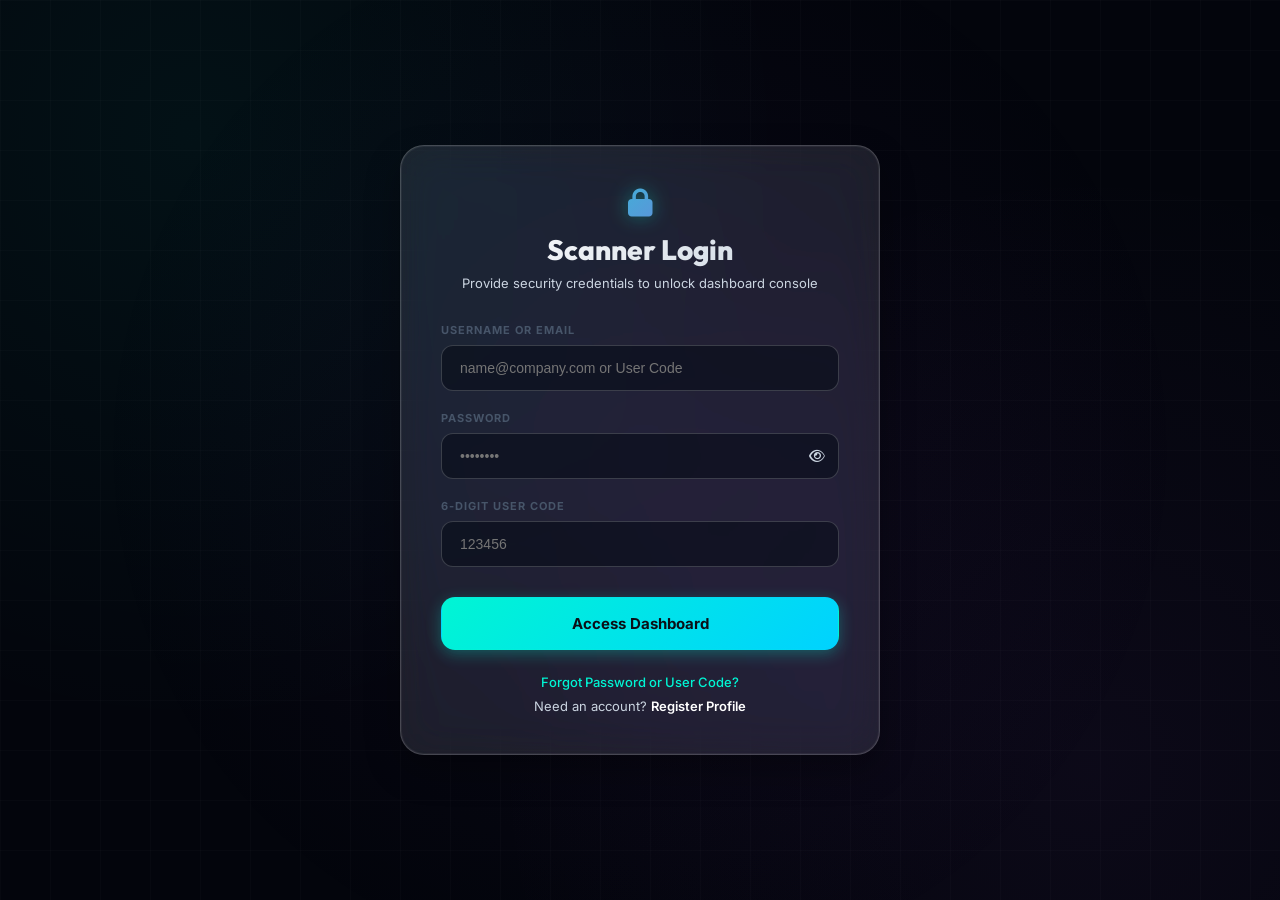
==== index.html @ edadfd2e "final commit" ====
<!DOCTYPE html>
<html lang="en">
<head>
    <meta charset="UTF-8">
    <meta name="viewport" content="width=device-width, initial-scale=1.0">
    <title>Network & Web Scanner - Security Console</title>
    <!-- Outfit & Inter Google Fonts -->
    <link rel="preconnect" href="https://fonts.googleapis.com">
    <link rel="preconnect" href="https://fonts.gstatic.com" crossorigin>
    <link href="https://fonts.googleapis.com/css2?family=Inter:wght@400;500;600;700&family=Outfit:wght@600;700;800&family=JetBrains+Mono:wght@500;700&display=swap" rel="stylesheet">
    <!-- FontAwesome Icons -->
    <link rel="stylesheet" href="https://cdnjs.cloudflare.com/ajax/libs/font-awesome/6.4.0/css/all.min.css">
    <link rel="stylesheet" href="style.css">
    <style>
        body { display: none; }
    </style>
</head>
<body>
    <video autoplay muted loop playsinline id="bg-video">
        <source src="bg.mp4" type="video/mp4">
    </video>

    <div class="app-container">
        
        <!-- SIDEBAR PANE -->
        <aside class="sidebar">
            <div class="brand">
                <div class="brand-icon">
                    <i class="fa-solid fa-wifi"></i>
                </div>
                <div class="brand-text">
                    <h2>Scanner</h2>
                    <span>NETWORK & WEB</span>
                </div>
            </div>

            <div class="system-status">
                <div class="status-header">
                    <div class="status-dot pulse-green"></div>
                    <div class="status-info">
                        <span class="status-label">Scanner Status</span>
                        <span class="status-value text-green">GUARD ACTIVE</span>
                    </div>
                </div>
                
                <div class="network-selector">
                    <label><i class="fa-solid fa-server"></i> Firewall Segment</label>
                    <select id="segment-select">
                        <option value="dmz">DMZ Core-Zone</option>
                        <option value="lan">Internal Intranet</option>
                        <option value="database">Database Repository</option>
                    </select>
                </div>

                <div class="network-details-panel">
                    <div class="details-header">
                        <i class="fa-solid fa-circle-info"></i> Segment Logs
                    </div>
                    <div class="details-grid">
                        <div class="details-row">
                            <span class="details-label">Active Connections</span>
                            <span class="details-value" id="stats-conn">3,492</span>
                        </div>
                        <div class="details-row">
                            <span class="details-label">Bandwidth Rate</span>
                            <span class="details-value" id="stats-bw">142 Mbps</span>
                        </div>
                        <div class="details-row">
                            <span class="details-label">Threat Blocked</span>
                            <span class="details-value" id="stats-threat">28</span>
                        </div>
                    </div>
                </div>
            </div>

            <nav class="nav-menu">
                <a href="#" class="nav-item active" onclick="switchTab('dashboard')">
                    <i class="fa-solid fa-chart-line"></i> Dashboard Metrics
                </a>
                <a href="#" class="nav-item" onclick="switchTab('threats')">
                    <i class="fa-solid fa-bug-slash"></i> Threat Detections
                </a>
                <a href="#" class="nav-item" onclick="switchTab('database')">
                    <i class="fa-solid fa-database"></i> Database Records
                </a>
            </nav>

            <div class="sidebar-footer">
                <span>V2.8.5</span>
                <span>SECURE ENV</span>
            </div>
        </aside>

        <!-- MAIN CONTENT PANEL -->
        <main class="main-content">
            
            <!-- HEADER -->
            <header class="top-header">
                <div>
                    <h1 id="tab-title">Scanner Dashboard</h1>
                    <div class="subtitle">Security analytics database mapping core networks</div>
                </div>
                <div class="header-right">
                    <div class="live-clock" id="scanner-clock">
                        <i class="fa-regular fa-clock text-blue"></i> --:--:--
                    </div>
                    
                    <!-- USER OPERATOR PROFILE BADGE -->
                    <div class="profile-badge">
                        <div class="profile-avatar">O</div>
                        <div class="profile-info">
                            <span class="profile-name">Operator</span>
                            <span class="profile-role">Scanner Administrator</span>
                        </div>
                        <button onclick="handleLogout()" style="background:none; border:none; color: var(--red); cursor:pointer; margin-left: 8px; font-size:14px;" title="Logout Session">
                            <i class="fa-solid fa-power-off"></i>
                        </button>
                    </div>
                </div>
            </header>

            <!-- TAB CONTAINER: DASHBOARD -->
            <div id="tab-dashboard" class="tab-pane active">
                
                <!-- Metrics Widget cards -->
                <div class="metrics-grid">
                    <div class="metric-card bg-glass">
                        <div class="metric-header">
                            <span class="metric-title">Firewall Score</span>
                            <div class="metric-icon bg-blue-dim text-blue">
                                <i class="fa-solid fa-gauge-high"></i>
                            </div>
                        </div>
                        <div class="metric-value">98.4%</div>
                        <div class="metric-trend text-green">
                            <i class="fa-solid fa-caret-up"></i> +0.2% optimal
                        </div>
                    </div>

                    <div class="metric-card bg-glass">
                        <div class="metric-header">
                            <span class="metric-title">Critical Threats</span>
                            <div class="metric-icon bg-red-dim text-red">
                                <i class="fa-solid fa-triangle-exclamation"></i>
                            </div>
                        </div>
                        <div class="metric-value text-red">0</div>
                        <div class="metric-trend text-green">
                            <i class="fa-solid fa-circle-check"></i> Safe status
                        </div>
                    </div>

                    <div class="metric-card bg-glass">
                        <div class="metric-header">
                            <span class="metric-title">Scanned Inodes</span>
                            <div class="metric-icon bg-purple-dim text-purple">
                                <i class="fa-solid fa-shield-virus"></i>
                            </div>
                        </div>
                        <div class="metric-value" id="stats-inodes">1,402,891</div>
                        <div class="metric-trend text-blue">
                            <i class="fa-solid fa-clock-rotate-left"></i> Realtime scans
                        </div>
                    </div>
                </div>

                <!-- Threat warning marquee ticker -->
                <div class="marquee-alert-container marquee-safe">
                    <div style="font-size:16px;" class="text-green">
                        <i class="fa-solid fa-circle-check"></i>
                    </div>
                    <div class="marquee-text marquee-safe">
                        All systems operational. Firewall security rules active. Databases logging data packets successfully.
                    </div>
                </div>

                <div class="charts-row">
                    <div class="col-8 chart-container bg-glass">
                        <div class="chart-header">
                            <h3>Threat Scanning Overview</h3>
                            <span class="chart-desc">Traffic behavior anomalies scanned inside database network files</span>
                        </div>
                        <div class="chart-wrapper" style="display: flex; align-items: center; justify-content: center; color: var(--text-muted);">
                            <div style="text-align: center;">
                                <i class="fa-solid fa-chart-area" style="font-size:48px; margin-bottom:12px;" class="text-blue"></i>
                                <p style="font-size:13px; font-weight: 500;">Live scan plotting active (mock-plotting metrics)</p>
                            </div>
                        </div>
                    </div>

                    <div class="col-4 chart-container bg-glass">
                        <div class="chart-header">
                            <h3>Firewall Classification</h3>
                            <span class="chart-desc">Traffic load division categories</span>
                        </div>
                        <div class="chart-wrapper" style="display: flex; align-items: center; justify-content: center; color: var(--text-muted);">
                            <div style="text-align: center;">
                                <i class="fa-solid fa-chart-pie" style="font-size:48px; margin-bottom:12px;" class="text-purple"></i>
                                <p style="font-size:13px; font-weight: 500;">DMZ Network Layer dominates traffic load allocation (72%)</p>
                            </div>
                        </div>
                    </div>
                </div>
            </div>

            <!-- TAB CONTAINER: THREAT DETECTIONS -->
            <div id="tab-threats" class="tab-pane">
                <div class="bg-glass recent-alerts-card">
                    <div class="card-header">
                        <div>
                            <h3>Real-Time Network Threat Logs</h3>
                            <span class="card-desc">Active alert rules captured by Scanner anomaly detectors</span>
                        </div>
                        <span class="badge badge-info">Monitoring Live</span>
                    </div>

                    <div class="alerts-list">
                        <div class="alert-item">
                            <div class="alert-item-left">
                                <div class="alert-severity-indicator sev-low"></div>
                                <div class="alert-details">
                                    <h4>ICMP Query Flooding</h4>
                                    <p>Anomalous ping requests from segment terminal zone 1</p>
                                </div>
                            </div>
                            <div class="alert-item-right">
                                <span class="badge badge-warning">MITIGATED</span>
                                <span class="alert-time-badge">14:02:11</span>
                            </div>
                        </div>

                        <div class="alert-item">
                            <div class="alert-item-left">
                                <div class="alert-severity-indicator sev-medium"></div>
                                <div class="alert-details">
                                    <h4>SQL Injection Pattern Identified</h4>
                                    <p>Suspicious string payloads found matching POST queries inside login sheets</p>
                                </div>
                            </div>
                            <div class="alert-item-right">
                                <span class="badge badge-info">RESOLVED</span>
                                <span class="alert-time-badge">12:15:32</span>
                            </div>
                        </div>
                    </div>
                </div>
            </div>

            <!-- TAB CONTAINER: DATABASE RECORDS -->
            <div id="tab-database" class="tab-pane">
                <div class="bg-glass recent-alerts-card">
                    <div class="card-header">
                        <div>
                            <h3>Registered Security Logs database</h3>
                            <span class="card-desc">System records mapped to local storage files</span>
                        </div>
                    </div>
                    
                    <div class="table-container bg-glass">
                        <table class="data-table">
                            <thead>
                                <tr>
                                    <th>Operator Name</th>
                                    <th>Identity Email</th>
                                    <th>Device Code</th>
                                    <th>Created At</th>
                                    <th>Status Status</th>
                                </tr>
                            </thead>
                            <tbody id="db-user-rows">
                                <tr>
                                    <td colspan="5" class="no-data">
                                        <i class="fa-solid fa-triangle-exclamation"></i>
                                        <p>Secure login required to query remote sheets</p>
                                    </td>
                                </tr>
                            </tbody>
                        </table>
                    </div>
                </div>
            </div>

        </main>
    </div>

    <!-- Scripts configuration -->
    <script src="main.js"></script>
    <script>
        // Enforce Authentication Checks
        enforceAuth();
        initLiveClock();

        // Switch Dashboard tab panels
        function switchTab(tabName) {
            // Hide all tab panes
            const panes = document.querySelectorAll(".tab-pane");
            panes.forEach(pane => pane.classList.remove("active"));
            
            // Deactivate all nav items
            const navItems = document.querySelectorAll(".nav-item");
            navItems.forEach(item => item.classList.remove("active"));

            // Activate select elements
            document.getElementById(`tab-${tabName}`).classList.add("active");
            
            // Find matched nav element to set active highlight
            event.currentTarget.classList.add("active");

            // Update title
            const titleEl = document.getElementById("tab-title");
            if (tabName === "dashboard") titleEl.textContent = "Scanner Dashboard";
            if (tabName === "threats") titleEl.textContent = "Threat Detections";
            if (tabName === "database") {
                titleEl.textContent = "Database Records";
                loadDatabaseMock();
            }
        }

        // Mock databases loading display
        function loadDatabaseMock() {
            const tbody = document.getElementById("db-user-rows");
            const sessionUser = getSessionUser();

            if (!sessionUser) return;

            // Show skeleton loading rows
            tbody.innerHTML = `
                <tr>
                    <td><span class="skeleton-loader" style="width: 120px;"></span></td>
                    <td><span class="skeleton-loader" style="width: 180px;"></span></td>
                    <td><span class="skeleton-loader" style="width: 60px;"></span></td>
                    <td><span class="skeleton-loader" style="width: 80px;"></span></td>
                    <td><span class="skeleton-loader" style="width: 95px;"></span></td>
                </tr>
                <tr>
                    <td><span class="skeleton-loader" style="width: 140px;"></span></td>
                    <td><span class="skeleton-loader" style="width: 160px;"></span></td>
                    <td><span class="skeleton-loader" style="width: 60px;"></span></td>
                    <td><span class="skeleton-loader" style="width: 80px;"></span></td>
                    <td><span class="skeleton-loader" style="width: 95px;"></span></td>
                </tr>
            `;

            setTimeout(() => {
                tbody.innerHTML = `
                    <tr>
                        <td><strong>${sessionUser.name}</strong> (You)</td>
                        <td>${sessionUser.email}</td>
                        <td><code style="color:var(--primary); font-family:var(--font-mono); font-weight:700;">${sessionUser.userCode}</code></td>
                        <td>${new Date().toLocaleDateString()}</td>
                        <td><span class="badge badge-success">ACTIVE LOG</span></td>
                    </tr>
                    <tr>
                        <td>Security System Root</td>
                        <td>scanner-admin@nids.local</td>
                        <td><code>000000</code></td>
                        <td>01/01/2026</td>
                        <td><span class="badge badge-info">SYSTEM</span></td>
                    </tr>
                `;
            }, 750);
        }

        // Network Firewall segment selections mock metrics update
        const segmentSelect = document.getElementById("segment-select");
        segmentSelect.addEventListener("change", function(e) {
            const segment = e.target.value;
            const statsConn = document.getElementById("stats-conn");
            const statsBw = document.getElementById("stats-bw");
            const statsThreat = document.getElementById("stats-threat");

            // Display shimmering skeletons for loading
            statsConn.innerHTML = `<span class="skeleton-loader" style="width: 60px;"></span>`;
            statsBw.innerHTML = `<span class="skeleton-loader" style="width: 80px;"></span>`;
            statsThreat.innerHTML = `<span class="skeleton-loader" style="width: 40px;"></span>`;

            showToast(`Loading security metrics for firewall segment: ${segment.toUpperCase()}...`, "info");

            setTimeout(() => {
                if (segment === "dmz") {
                    statsConn.textContent = "3,492";
                    statsBw.textContent = "142 Mbps";
                    statsThreat.textContent = "28";
                } else if (segment === "lan") {
                    statsConn.textContent = "812";
                    statsBw.textContent = "650 Mbps";
                    statsThreat.textContent = "2";
                } else {
                    statsConn.textContent = "41";
                    statsBw.textContent = "45 Mbps";
                    statsThreat.textContent = "0";
                }
                showToast(`Segment ${segment.toUpperCase()} loaded successfully.`, "success");
            }, 750);
        });
    </script>
</body>
</html>
---- style.css ----
:root {
    /* Dark-sky canvas */
    --bg-dark: #03050c;

    /* Translucent glass surfaces (Light Glass Effect) */
    --bg-card: rgba(255, 255, 255, 0.1);
    --bg-card-hover: rgba(255, 255, 255, 0.18);
    --bg-sidebar: rgba(255, 255, 255, 0.07);

    /* Refractive glass edges */
    --border-glass: rgba(255, 255, 255, 0.18);
    --border-glass-bright: rgba(255, 255, 255, 0.35);

    /* Typography colors */
    --text-primary: #f8fafc;
    --text-secondary: #cbd5e1;
    --text-muted: #475569;

    /* Neon Cyber Accents */
    --primary: #00f5d4;
    /* Neon turquoise cyan */
    --primary-dim: rgba(0, 245, 212, 0.12);
    --primary-glow: rgba(0, 245, 212, 0.35);

    --green: #10b981;
    /* Emerald */
    --green-dim: rgba(16, 185, 129, 0.12);
    --green-glow: rgba(16, 185, 129, 0.3);

    --red: #ff3366;
    /* Hot coral-red */
    --red-dim: rgba(255, 51, 102, 0.12);
    --red-glow: rgba(255, 51, 102, 0.4);

    --orange: #f59e0b;
    /* Amber */
    --orange-dim: rgba(245, 158, 11, 0.12);
    --orange-glow: rgba(245, 158, 11, 0.3);

    --purple: #9d4edd;
    /* Electric violet */
    --purple-dim: rgba(157, 78, 221, 0.12);
    --purple-glow: rgba(157, 78, 221, 0.35);

    /* Unified transition curve for ultra-smooth animations */
    --transition-smooth: all 0.45s cubic-bezier(0.16, 1, 0.3, 1);

    --font-sans: 'Inter', sans-serif;
    --font-title: 'Outfit', sans-serif;
    --font-mono: 'JetBrains Mono', monospace;

    --sidebar-width: 270px;
    --header-height: 80px;
}

/* Reset & Base resets */
* {
    margin: 0;
    padding: 0;
    box-sizing: border-box;
}

body {
    background-color: var(--bg-dark);
    color: var(--text-primary);
    font-family: var(--font-sans);
    overflow-x: hidden;
    height: 100vh;
    position: relative;
    /* Static, premium high-tech grid network pattern overlay */
    background-image:
        linear-gradient(rgba(255, 255, 255, 0.015) 1px, transparent 1px),
        linear-gradient(90deg, rgba(255, 255, 255, 0.015) 1px, transparent 1px),
        radial-gradient(circle at 15% 15%, rgba(0, 245, 212, 0.05) 0%, transparent 45%),
        radial-gradient(circle at 85% 85%, rgba(157, 78, 221, 0.06) 0%, transparent 45%);
    background-size: 50px 50px, 50px 50px, 100% 100%, 100% 100%;
    background-attachment: fixed;
}

/* Fixed background video with 60% opacity */
#bg-video {
    position: fixed;
    top: 50%;
    left: 50%;
    min-width: 100%;
    min-height: 100%;
    width: auto;
    height: auto;
    z-index: -100;
    transform: translate(-50%, -50%);
    opacity: 0.35;
    object-fit: cover;
    pointer-events: none;
}

/* Extra glowing nebula inside main panel */
.app-container {
    position: relative;
    display: flex;
    width: 100vw;
    height: 100vh;
    z-index: 1;
    /* Above base body nebulas */
    background: radial-gradient(circle at 50% 30%, rgba(16, 185, 129, 0.02) 0%, transparent 60%);
}

/* ----------------------------------------------------------------------
   Sidebar styling (Frosted glass pane)
   ---------------------------------------------------------------------- */
.sidebar {
    width: var(--sidebar-width);
    height: 100%;
    background: var(--bg-sidebar);
    backdrop-filter: blur(25px) saturate(160%);
    -webkit-backdrop-filter: blur(25px) saturate(160%);
    border-right: 1px solid var(--border-glass);
    display: flex;
    flex-direction: column;
    flex-shrink: 0;
    z-index: 100;
}

.brand {
    padding: 28px 24px;
    display: flex;
    align-items: center;
    gap: 14px;
    border-bottom: 1px solid var(--border-glass);
}

.brand-icon {
    font-size: 28px;
    background: linear-gradient(135deg, var(--primary), var(--purple));
    -webkit-background-clip: text;
    -webkit-text-fill-color: transparent;
    filter: drop-shadow(0 0 10px var(--primary-glow));
}

.brand-text h2 {
    font-family: var(--font-title);
    font-size: 22px;
    font-weight: 800;
    letter-spacing: 0.5px;
    color: #fff;
    text-shadow: 0 0 12px rgba(255, 255, 255, 0.1);
}

.brand-text span {
    font-size: 9px;
    font-weight: 700;
    color: var(--primary);
    letter-spacing: 2px;
    display: block;
    margin-top: 1px;
}

.system-status {
    margin: 20px 20px 10px 20px;
    padding: 14px;
    border-radius: 14px;
    background: rgba(255, 255, 255, 0.015);
    border: 1px solid var(--border-glass);
    display: flex;
    flex-direction: column;
    gap: 12px;
    backdrop-filter: blur(5px);
}

.status-header {
    display: flex;
    align-items: center;
    gap: 12px;
    width: 100%;
}

.network-selector {
    display: flex;
    flex-direction: column;
    gap: 6px;
    width: 100%;
    border-top: 1px solid var(--border-glass);
    padding-top: 10px;
}

.network-selector label {
    font-size: 10px;
    font-weight: 700;
    color: var(--text-muted);
    text-transform: uppercase;
    letter-spacing: 0.5px;
    display: flex;
    align-items: center;
    gap: 6px;
    margin-bottom: 2px;
}

.network-selector select {
    width: 100%;
    background: rgba(10, 15, 30, 0.85);
    border: 1px solid rgba(255, 255, 255, 0.1);
    color: var(--text-primary);
    padding: 10px 14px;
    border-radius: 8px;
    font-size: 12px;
    outline: none;
    font-family: var(--font-sans);
    transition: var(--transition-smooth);
    cursor: pointer;
}

.network-selector select:focus {
    border-color: var(--primary);
    box-shadow: 0 0 10px var(--primary-glow);
}

.network-selector select option {
    background: #0b0f19;
    color: var(--text-primary);
    padding: 8px;
}

.network-details-panel {
    border-top: 1px solid var(--border-glass);
    padding-top: 12px;
    margin-top: 4px;
    display: flex;
    flex-direction: column;
    gap: 8px;
}

.details-loader {
    display: flex;
    align-items: center;
    justify-content: center;
    gap: 10px;
    padding: 18px 0;
    font-size: 11px;
    color: var(--text-secondary);
    font-family: var(--font-sans);
    font-weight: 500;
    animation: fadeIn 0.3s ease;
}

.details-loader i {
    font-size: 16px;
    color: var(--primary);
    text-shadow: 0 0 8px var(--primary-glow);
}

.details-grid.fade-in {
    animation: fadeIn 0.4s cubic-bezier(0.16, 1, 0.3, 1) forwards;
}

.details-header {
    font-size: 10px;
    font-weight: 700;
    color: var(--text-muted);
    text-transform: uppercase;
    letter-spacing: 0.5px;
    display: flex;
    align-items: center;
    gap: 6px;
    margin-bottom: 2px;
}

.details-grid {
    display: flex;
    flex-direction: column;
    gap: 6px;
}

.details-row {
    display: flex;
    justify-content: space-between;
    align-items: center;
    font-size: 11px;
}

.details-row .details-label {
    color: var(--text-secondary);
    font-weight: 500;
}

.details-row .details-value {
    color: var(--primary);
    font-family: var(--font-mono);
    font-weight: 600;
    text-shadow: 0 0 5px var(--primary-glow);
}

.status-dot {
    width: 8px;
    height: 8px;
    border-radius: 50%;
    background-color: var(--green);
    box-shadow: 0 0 10px var(--green);
}

.status-dot.bg-red {
    background-color: var(--red);
    box-shadow: 0 0 10px var(--red);
}

.status-info {
    display: flex;
    flex-direction: column;
}

.status-label {
    font-size: 9px;
    color: var(--text-muted);
    text-transform: uppercase;
    letter-spacing: 0.5px;
}

.status-value {
    font-size: 11px;
    font-weight: 700;
    letter-spacing: 0.5px;
}

.nav-menu {
    flex-grow: 1;
    padding: 20px 14px;
    display: flex;
    flex-direction: column;
    gap: 8px;
}

.nav-item {
    display: flex;
    align-items: center;
    gap: 14px;
    padding: 12px 18px;
    color: var(--text-secondary);
    text-decoration: none;
    font-size: 14px;
    font-weight: 500;
    border-radius: 12px;
    border: 1px solid transparent;
    transition: all 0.25s cubic-bezier(0.4, 0, 0.2, 1);
}

.nav-item i {
    font-size: 16px;
    width: 20px;
    text-align: center;
    transition: color 0.25s ease;
}

.nav-item:hover {
    color: #fff;
    background: rgba(255, 255, 255, 0.04);
    border-color: rgba(255, 255, 255, 0.05);
}

.nav-item.active {
    color: #fff;
    background: linear-gradient(90deg, rgba(0, 242, 254, 0.1) 0%, rgba(0, 242, 254, 0.01) 100%);
    border: 1px solid rgba(0, 242, 254, 0.15);
    border-left: 4px solid var(--primary);
    box-shadow: inset 5px 0 15px rgba(0, 242, 254, 0.05);
}

.nav-item.active i {
    color: var(--primary);
    text-shadow: 0 0 10px var(--primary-glow);
}

.sidebar-footer {
    padding: 18px 24px;
    border-top: 1px solid var(--border-glass);
    display: flex;
    justify-content: space-between;
    font-size: 10px;
    color: var(--text-muted);
    letter-spacing: 0.5px;
}

/* ----------------------------------------------------------------------
   Main content container layout
   ---------------------------------------------------------------------- */
.main-content {
    flex-grow: 1;
    height: 100%;
    overflow-y: auto;
    display: flex;
    flex-direction: column;
    padding: 28px;
}

/* Top header bar */
.top-header {
    height: var(--header-height);
    display: flex;
    align-items: center;
    justify-content: space-between;
    margin-bottom: 28px;
    flex-shrink: 0;
}

.top-header h1 {
    font-family: var(--font-title);
    font-size: 32px;
    font-weight: 800;
    letter-spacing: -0.5px;
    background: linear-gradient(to right, #fff, var(--text-secondary));
    -webkit-background-clip: text;
    -webkit-text-fill-color: transparent;
}

.top-header .subtitle {
    font-size: 14px;
    color: var(--text-secondary);
    margin-top: 4px;
}

.header-right {
    display: flex;
    align-items: center;
    gap: 20px;
}

.live-clock {
    background: var(--bg-card);
    backdrop-filter: blur(10px);
    border: 1px solid var(--border-glass);
    padding: 10px 18px;
    border-radius: 12px;
    font-family: var(--font-mono);
    font-size: 13px;
    display: flex;
    align-items: center;
    gap: 8px;
    color: var(--text-secondary);
}

.profile-badge {
    display: flex;
    align-items: center;
    gap: 12px;
    padding: 6px 16px 6px 8px;
    background: var(--bg-card);
    backdrop-filter: blur(10px);
    border: 1px solid var(--border-glass);
    border-radius: 30px;
}

.profile-avatar {
    width: 32px;
    height: 32px;
    border-radius: 50%;
    background: linear-gradient(135deg, var(--primary), var(--purple));
    display: flex;
    align-items: center;
    justify-content: center;
    font-family: var(--font-title);
    font-weight: 700;
    color: #fff;
    box-shadow: 0 0 10px rgba(0, 242, 254, 0.3);
}

.profile-info {
    display: flex;
    flex-direction: column;
}

.profile-name {
    font-size: 12px;
    font-weight: 700;
}

.profile-role {
    font-size: 9px;
    color: var(--text-muted);
}

/* ----------------------------------------------------------------------
   Glass panel cards - Core Glassmorphism class
   ---------------------------------------------------------------------- */
.bg-glass {
    background: var(--bg-card);
    backdrop-filter: blur(20px) saturate(180%);
    -webkit-backdrop-filter: blur(20px) saturate(180%);
    border: 1px solid var(--border-glass);
    border-radius: 18px;
    box-shadow:
        0 15px 35px 0 rgba(0, 0, 0, 0.3),
        inset 0 0 0 1px rgba(255, 255, 255, 0.05);
    transition: var(--transition-smooth);
}

.bg-glass:hover {
    border-color: var(--border-glass-bright);
    box-shadow:
        0 20px 45px 0 rgba(0, 0, 0, 0.4),
        0 0 15px var(--primary-dim),
        inset 0 0 0 1px rgba(255, 255, 255, 0.1);
    transform: translateY(-2px);
}

/* Single Page Routing tab items */
.tab-pane {
    display: none;
    animation: fadeIn 0.5s cubic-bezier(0.16, 1, 0.3, 1) forwards;
}

.tab-pane.active {
    display: block;
}

/* Metric widgets grid */
.metrics-grid {
    display: grid;
    grid-template-columns: repeat(auto-fit, minmax(230px, 1fr));
    gap: 20px;
    margin-bottom: 28px;
}

.metric-card {
    padding: 24px;
}

.metric-header {
    display: flex;
    justify-content: space-between;
    align-items: center;
    margin-bottom: 16px;
}

.metric-title {
    font-size: 12px;
    color: var(--text-secondary);
    font-weight: 700;
    text-transform: uppercase;
    letter-spacing: 1px;
}

.metric-icon {
    width: 42px;
    height: 42px;
    border-radius: 12px;
    display: flex;
    align-items: center;
    justify-content: center;
    font-size: 18px;
    border: 1px solid rgba(255, 255, 255, 0.05);
}

.metric-value {
    font-family: var(--font-title);
    font-size: 34px;
    font-weight: 800;
    margin-bottom: 6px;
    letter-spacing: -0.5px;
}

.metric-trend {
    display: flex;
    align-items: center;
    gap: 6px;
    font-size: 11px;
    font-weight: 600;
}

/* Dim icon backing backgrounds */
.bg-blue-dim {
    background: rgba(0, 242, 254, 0.1);
    border-color: rgba(0, 242, 254, 0.2);
}

.bg-red-dim {
    background: rgba(255, 51, 102, 0.1);
    border-color: rgba(255, 51, 102, 0.2);
}

.bg-purple-dim {
    background: rgba(191, 90, 242, 0.1);
    border-color: rgba(191, 90, 242, 0.2);
}

.bg-orange-dim {
    background: rgba(245, 158, 11, 0.1);
    border-color: rgba(245, 158, 11, 0.2);
}

.text-blue {
    color: var(--primary);
    text-shadow: 0 0 10px var(--primary-glow);
}

.text-red {
    color: var(--red);
    text-shadow: 0 0 10px var(--red-glow);
}

.text-green {
    color: var(--green);
    text-shadow: 0 0 10px var(--green-glow);
}

.text-purple {
    color: var(--purple);
    text-shadow: 0 0 10px var(--purple-glow);
}

.text-orange {
    color: var(--orange);
    text-shadow: 0 0 10px var(--orange-glow);
}

/* Charts container panel layouts */
.charts-row {
    display: flex;
    gap: 20px;
    margin-bottom: 28px;
}

.col-8 {
    width: 66.66%;
}

.col-6 {
    width: 50%;
}

.col-4 {
    width: 33.33%;
}

.chart-container {
    padding: 24px;
    display: flex;
    flex-direction: column;
}

.chart-header {
    margin-bottom: 20px;
}

.chart-header h3 {
    font-family: var(--font-title);
    font-size: 18px;
    font-weight: 700;
    letter-spacing: 0.2px;
}

.chart-desc {
    font-size: 12px;
    color: var(--text-muted);
    display: block;
    margin-top: 3px;
}

.chart-wrapper {
    position: relative;
    flex-grow: 1;
    min-height: 250px;
    max-height: 320px;
    width: 100%;
}

/* Active alert tickers */
.marquee-alert-container {
    backdrop-filter: blur(10px);
    border-radius: 14px;
    padding: 14px 20px;
    display: flex;
    align-items: center;
    gap: 16px;
    margin-bottom: 28px;
    animation: slideDown 0.4s ease;
    transition: var(--transition-smooth);
}

.marquee-alert-container.marquee-danger {
    background: rgba(255, 51, 102, 0.08);
    border: 1px solid rgba(255, 51, 102, 0.25);
    box-shadow: 0 10px 25px rgba(255, 51, 102, 0.1);
}

.marquee-alert-container.marquee-safe {
    background: rgba(16, 185, 129, 0.08);
    border: 1px solid rgba(16, 185, 129, 0.25);
    box-shadow: 0 10px 25px rgba(16, 185, 129, 0.1);
}

.marquee-danger .marquee-text {
    color: #ffd1dc;
}

.marquee-safe .marquee-text {
    color: #a7f3d0;
}

.marquee-text {
    flex-grow: 1;
    overflow: hidden;
    font-size: 13px;
    color: #ffd1dc;
    font-weight: 600;
}

.marquee-close-btn {
    background: transparent;
    border: none;
    color: var(--text-secondary);
    font-size: 20px;
    cursor: pointer;
    line-height: 1;
}

.recent-alerts-card {
    padding: 24px;
}

.card-header {
    display: flex;
    justify-content: space-between;
    align-items: center;
    flex-wrap: wrap;
    gap: 12px;
    margin-bottom: 20px;
    border-bottom: 1px solid var(--border-glass);
    padding-bottom: 16px;
}

.card-header h3 {
    font-family: var(--font-title);
    font-size: 18px;
    font-weight: 700;
}

.card-desc {
    font-size: 12px;
    color: var(--text-muted);
}

.alerts-list {
    display: flex;
    flex-direction: column;
    gap: 12px;
    max-height: 300px;
    overflow-y: auto;
    padding-right: 4px;
}

.alert-item {
    display: flex;
    align-items: center;
    justify-content: space-between;
    padding: 14px 18px;
    border-radius: 12px;
    background: rgba(255, 255, 255, 0.015);
    border: 1px solid var(--border-glass);
    transition: background 0.2s ease, border-color 0.2s ease;
}

.alert-item:hover {
    background: rgba(255, 255, 255, 0.03);
    border-color: rgba(255, 255, 255, 0.12);
}

.alert-item-left {
    display: flex;
    align-items: center;
    gap: 14px;
}

.alert-severity-indicator {
    width: 4px;
    height: 38px;
    border-radius: 4px;
}

.sev-critical {
    background-color: var(--red);
    box-shadow: 0 0 10px var(--red-glow);
}

.sev-high {
    background-color: var(--orange);
    box-shadow: 0 0 10px var(--orange-glow);
}

.sev-medium {
    background-color: var(--primary);
    box-shadow: 0 0 10px var(--primary-glow);
}

.sev-low {
    background-color: var(--text-muted);
}

.alert-details h4 {
    font-size: 14px;
    font-weight: 700;
    color: #fff;
}

.alert-details p {
    font-size: 12px;
    color: var(--text-secondary);
    margin-top: 3px;
}

.alert-item-right {
    display: flex;
    align-items: center;
    gap: 16px;
    text-align: right;
}

.alert-time-badge {
    font-family: var(--font-mono);
    font-size: 11px;
    color: var(--text-muted);
}

/* Badges systems */
.badge {
    font-size: 9px;
    font-weight: 700;
    padding: 4px 10px;
    border-radius: 6px;
    text-transform: uppercase;
    letter-spacing: 0.8px;
    display: inline-block;
}

.badge-danger {
    background: rgba(255, 51, 102, 0.15);
    color: var(--red);
    border: 1px solid rgba(255, 51, 102, 0.35);
    box-shadow: 0 0 8px rgba(255, 51, 102, 0.1);
}

.badge-warning {
    background: rgba(245, 158, 11, 0.15);
    color: var(--orange);
    border: 1px solid rgba(245, 158, 11, 0.35);
}

.badge-info {
    background: rgba(0, 242, 254, 0.15);
    color: var(--primary);
    border: 1px solid rgba(0, 242, 254, 0.35);
}

.badge-success {
    background: rgba(16, 185, 129, 0.15);
    color: var(--green);
    border: 1px solid rgba(16, 185, 129, 0.35);
}

/* Table structures */
.table-container {
    border-radius: 18px;
    overflow: hidden;
    margin-bottom: 28px;
}

.data-table {
    width: 100%;
    border-collapse: collapse;
    text-align: left;
}

.data-table th {
    padding: 18px 24px;
    font-size: 12px;
    font-weight: 700;
    text-transform: uppercase;
    color: var(--text-secondary);
    background: rgba(255, 255, 255, 0.02);
    border-bottom: 1px solid var(--border-glass);
    letter-spacing: 0.5px;
}

.data-table td {
    padding: 16px 24px;
    font-size: 13px;
    border-bottom: 1px solid rgba(255, 255, 255, 0.03);
    color: var(--text-primary);
}

.data-table tbody tr {
    transition: background-color 0.2s ease;
}

.data-table tbody tr:hover {
    background-color: rgba(255, 255, 255, 0.025);
}

.threat-critical {
    background-color: rgba(255, 51, 102, 0.03);
}

.threat-critical td {
    border-bottom-color: rgba(255, 51, 102, 0.1);
}

.threat-suspect {
    background-color: rgba(245, 158, 11, 0.02);
}

.table-danger-row {
    background-color: rgba(255, 51, 102, 0.03);
}

/* Action toolbars */
.action-bar {
    padding: 18px 24px;
    border-radius: 18px;
    display: flex;
    justify-content: space-between;
    align-items: center;
    margin-bottom: 24px;
}

.action-left,
.action-right {
    display: flex;
    align-items: center;
    gap: 16px;
}

.stream-indicators {
    display: flex;
    align-items: center;
    gap: 8px;
    font-size: 13px;
    color: var(--text-secondary);
}

.stream-dot {
    width: 8px;
    height: 8px;
    border-radius: 50%;
}

.pulse-green {
    background-color: var(--green);
    animation: statusPulse 1.5s infinite;
    box-shadow: 0 0 8px var(--green);
}

.bg-orange {
    background-color: var(--orange);
    box-shadow: 0 0 8px var(--orange);
}

.info-label {
    font-size: 12px;
    color: var(--text-muted);
    background: rgba(255, 255, 255, 0.03);
    padding: 6px 12px;
    border-radius: 8px;
    border: 1px solid var(--border-glass);
}

/* Button UI elements */
.btn {
    display: inline-flex;
    align-items: center;
    justify-content: center;
    gap: 8px;
    padding: 10px 20px;
    border-radius: 10px;
    font-size: 13px;
    font-weight: 700;
    cursor: pointer;
    border: 1px solid transparent;
    transition: var(--transition-smooth);
    font-family: var(--font-sans);
}

.btn-primary {
    background: linear-gradient(135deg, var(--primary), #00d2ff);
    color: #0b0f17;
    box-shadow: 0 4px 15px rgba(0, 245, 212, 0.3);
    font-weight: 700;
}

.btn-primary:hover {
    background: linear-gradient(135deg, #00ffeb, var(--primary));
    box-shadow: 0 6px 20px rgba(0, 245, 212, 0.5);
    transform: translateY(-2px);
}

.btn-primary:disabled {
    opacity: 0.5;
    cursor: not-allowed;
    transform: none !important;
    box-shadow: none !important;
}

.btn-secondary {
    background: rgba(255, 255, 255, 0.04);
    color: var(--text-primary);
    border: 1px solid var(--border-glass);
}

.btn-secondary:hover {
    background: rgba(255, 255, 255, 0.08);
    border-color: var(--border-glass-bright);
    transform: translateY(-1px);
}

.btn-large {
    padding: 16px 32px;
    border-radius: 14px;
    font-size: 15px;
}

/* Filter controls bar */
.filter-panel {
    display: flex;
    flex-wrap: wrap;
    gap: 20px;
    padding: 24px;
    border-radius: 18px;
    margin-bottom: 28px;
    align-items: flex-end;
}

.filter-group {
    display: flex;
    flex-direction: column;
    gap: 8px;
}

.filter-group label {
    font-size: 11px;
    font-weight: 700;
    text-transform: uppercase;
    color: var(--text-muted);
    letter-spacing: 1px;
}

.filter-group input,
.filter-group select {
    background: rgba(8, 12, 24, 0.6);
    border: 1px solid var(--border-glass);
    color: var(--text-primary);
    padding: 12px 18px;
    border-radius: 10px;
    font-size: 13px;
    min-width: 190px;
    outline: none;
    transition: border-color 0.2s ease, box-shadow 0.2s ease;
}

.filter-group input:focus,
.filter-group select:focus {
    border-color: var(--primary);
    box-shadow: 0 0 12px rgba(0, 242, 254, 0.15);
}

.filter-group select option {
    background: var(--bg-dark);
    color: var(--text-primary);
}

/* ==============================
   WEBSITE SCANNER ALIGNMENT
================================ */

.scanner-grid {
    display: grid;
    grid-template-columns: minmax(0, 2fr) minmax(280px, 1fr);
    gap: 24px;
    align-items: start;
    width: 100%;
}

.scanner-main,
.scanner-sidebar {
    width: 100%;
    min-width: 0;
}

/* Keep the scan form neatly aligned */
.scan-form {
    display: grid;
    grid-template-columns: minmax(0, 1fr) auto;
    gap: 14px;
    align-items: center;
    width: 100%;
    margin-top: 18px;
}

.input-wrapper {
    position: relative;
    width: 100%;
}

.input-wrapper input {
    width: 100%;
    background: rgba(8, 12, 24, 0.6);
    border: 1px solid var(--border-glass);
    color: var(--text-primary);
    min-height: 48px;
    padding: 0 18px 0 48px;
    border-radius: 12px;
    font-size: 14px;
    box-sizing: border-box;
    outline: none;
    transition: border-color 0.3s ease, box-shadow 0.3s ease;
}

.input-wrapper input:focus {
    border-color: var(--primary);
    box-shadow:
        0 0 15px rgba(0, 242, 254, 0.15),
        inset 0 0 0 1px rgba(0, 242, 254, 0.1);
}

.input-icon {
    position: absolute;
    left: 17px;
    top: 50%;
    transform: translateY(-50%);
    color: var(--text-muted);
    font-size: 20px;
    pointer-events: none;
}

#scan-submit-btn {
    min-height: 48px;
    white-space: nowrap;
    padding: 0 22px;
    border-radius: 12px;
    font-size: 14px;
}

/* Align quick scan buttons */
.quick-presets {
    display: flex;
    flex-wrap: wrap;
    align-items: center;
    gap: 10px;
    margin-top: 16px;
}

.quick-presets span {
    margin-right: 4px;
    white-space: nowrap;
    font-size: 11px;
    color: var(--text-muted);
    font-weight: 600;
    text-transform: uppercase;
    letter-spacing: 0.5px;
}

.preset-badge {
    white-space: nowrap;
    background: rgba(255, 255, 255, 0.03);
    border: 1px solid var(--border-glass);
    color: var(--text-secondary);
    padding: 5px 12px;
    border-radius: 6px;
    font-size: 11px;
    cursor: pointer;
    font-family: var(--font-sans);
    font-weight: 500;
    transition: all 0.2s cubic-bezier(0.4, 0, 0.2, 1);
}

.preset-badge:hover {
    background: var(--primary-dim);
    color: var(--primary);
    border-color: var(--primary);
    transform: translateY(-1px);
    box-shadow: 0 0 8px rgba(0, 245, 212, 0.1);
}

/* Progress card alignment */
.scanner-progress-card {
    margin-top: 20px;
    padding: 20px;
    display: flex;
    flex-direction: column;
    gap: 20px;
}

.progress-details {
    display: flex;
    align-items: center;
    gap: 16px;
}

.progress-details .spinner {
    font-size: 28px;
}

.progress-text-block {
    min-width: 0;
}

.progress-text-block h4 {
    margin: 0;
    font-size: 16px;
    font-weight: 700;
}

.progress-text-block p {
    margin: 0;
    font-size: 12px;
    color: var(--text-secondary);
    margin-top: 3px;
}

.progress-bar-wrapper {
    width: 100%;
    height: 6px;
    background: rgba(255, 255, 255, 0.03);
    border-radius: 3px;
    overflow: hidden;
    border: 1px solid rgba(255, 255, 255, 0.02);
}

.progress-bar-fill {
    height: 100%;
    background: linear-gradient(90deg, var(--primary), var(--purple));
    border-radius: 3px;
    transition: width 0.8s cubic-bezier(0.16, 1, 0.3, 1);
}

/* Scan report alignment */
.scan-report {
    margin-top: 20px;
    padding: 24px;
}

.report-header-summary {
    display: grid;
    grid-template-columns: auto minmax(0, 1fr);
    gap: 24px;
    align-items: center;
    border-bottom: 1px solid var(--border-glass);
    padding-bottom: 28px;
}

.score-badge-ring {
    width: 100px;
    height: 100px;
    border-radius: 50%;
    border: 2px solid var(--border-glass);
    display: flex;
    flex-direction: column;
    align-items: center;
    justify-content: center;
    background: rgba(6, 9, 19, 0.6);
    box-shadow:
        0 10px 25px rgba(0, 0, 0, 0.2),
        inset 0 0 15px rgba(255, 255, 255, 0.02);
}

.score-grade {
    font-family: var(--font-title);
    font-size: 40px;
    font-weight: 800;
    line-height: 1;
}

.score-points {
    font-size: 11px;
    color: var(--text-secondary);
    margin-top: 3px;
}

.report-meta {
    min-width: 0;
}

.report-meta h2 {
    font-family: var(--font-title);
    font-size: 26px;
    font-weight: 800;
    margin-bottom: 6px;
    word-break: break-all;
}

#report-url {
    margin: 0 0 18px;
    overflow-wrap: anywhere;
}

.meta-details {
    display: flex;
    flex-wrap: wrap;
    gap: 20px;
    margin-top: 12px;
    font-size: 12px;
    color: var(--text-secondary);
}

.meta-details span {
    display: flex;
    align-items: center;
    gap: 8px;
}

.report-grid-info {
    display: grid;
    grid-template-columns: repeat(auto-fit, minmax(110px, 1fr));
    gap: 12px;
    margin-top: 16px;
    width: 100%;
}

.info-grid-cell {
    min-width: 0;
    padding: 14px;
    background: rgba(255, 255, 255, 0.015);
    border: 1px solid var(--border-glass);
    border-radius: 10px;
    display: flex;
    flex-direction: column;
    gap: 4px;
    transition: var(--transition-smooth);
}

.info-grid-cell:hover {
    background: rgba(255, 255, 255, 0.03);
    border-color: rgba(255, 255, 255, 0.12);
}

.cell-label {
    font-size: 9px;
    color: var(--text-muted);
    text-transform: uppercase;
    font-weight: 700;
    letter-spacing: 0.5px;
    display: block;
}

.cell-value {
    font-size: 12px;
    font-weight: 600;
    color: var(--text-primary);
    display: block;
    margin-top: 6px;
    overflow-wrap: anywhere;
    white-space: nowrap;
    overflow: hidden;
    text-overflow: ellipsis;
}

/* Findings section */
.findings-breakdown {
    margin-top: 28px;
}

.findings-breakdown h3 {
    font-family: var(--font-title);
    font-size: 16px;
    font-weight: 700;
    color: var(--text-secondary);
    margin-bottom: 18px;
}

.findings-list {
    display: flex;
    flex-direction: column;
    gap: 12px;
}

.finding-item {
    background: rgba(255, 255, 255, 0.012);
    border: 1px solid var(--border-glass);
    border-radius: 14px;
    padding: 18px;
    display: flex;
    gap: 16px;
    transition: background 0.2s ease, border-color 0.2s ease;
}

.finding-item:hover {
    background: rgba(255, 255, 255, 0.025);
    border-color: rgba(255, 255, 255, 0.12);
}

.finding-status-icon {
    font-size: 22px;
    margin-top: 2px;
}

.finding-content {
    flex-grow: 1;
}

.finding-header {
    display: flex;
    justify-content: space-between;
    align-items: center;
}

.finding-title {
    font-size: 15px;
    font-weight: 700;
    color: #fff;
}

.finding-desc {
    font-size: 13px;
    color: var(--text-secondary);
    margin-top: 6px;
    line-height: 1.4;
}

.finding-remediation {
    margin-top: 14px;
    padding: 12px 16px;
    background: rgba(0, 242, 254, 0.03);
    border-left: 3px solid var(--primary);
    border-radius: 6px;
    font-size: 12px;
    color: var(--text-primary);
    border-top: 1px solid rgba(0, 242, 254, 0.02);
    border-bottom: 1px solid rgba(0, 242, 254, 0.02);
    border-right: 1px solid rgba(0, 242, 254, 0.02);
}

/* Scan history panel */
.scan-history-card {
    position: sticky;
    top: 20px;
    padding: 24px;
    display: flex;
    flex-direction: column;
    height: 100%;
}

.scan-history-list {
    margin-top: 20px;
    display: flex;
    flex-direction: column;
    gap: 12px;
    max-height: 650px;
    overflow-y: auto;
    padding-right: 4px;
}

.history-item {
    display: flex;
    align-items: center;
    justify-content: space-between;
    padding: 14px 16px;
    background: rgba(255, 255, 255, 0.015);
    border: 1px solid var(--border-glass);
    border-radius: 12px;
    cursor: pointer;
    transition: all 0.2s cubic-bezier(0.4, 0, 0.2, 1);
}

.history-item:hover {
    background: rgba(255, 255, 255, 0.04);
    border-color: var(--border-glass-bright);
    transform: translateX(2px);
}

.history-item-left-block {
    display: flex;
    align-items: center;
    gap: 12px;
    max-width: 75%;
}

.history-globe-icon {
    font-size: 14px;
    color: var(--text-muted);
    background: rgba(255, 255, 255, 0.02);
    border: 1px solid var(--border-glass);
    width: 32px;
    height: 32px;
    border-radius: 8px;
    display: flex;
    align-items: center;
    justify-content: center;
    transition: all 0.2s ease;
}

.history-item:hover .history-globe-icon {
    color: var(--primary);
    border-color: var(--primary);
    box-shadow: 0 0 8px rgba(0, 242, 254, 0.15);
    background: rgba(0, 242, 254, 0.02);
}

.history-item-left {
    display: flex;
    flex-direction: column;
    gap: 4px;
    max-width: 70%;
}

.history-url {
    font-size: 13px;
    font-weight: 700;
    white-space: nowrap;
    overflow: hidden;
    text-overflow: ellipsis;
    color: #fff;
}

.history-time {
    font-size: 10px;
    color: var(--text-muted);
}

.history-item-right {
    display: flex;
    align-items: center;
    gap: 12px;
}

.history-score-tag {
    font-family: var(--font-title);
    font-weight: 800;
    font-size: 14px;
    width: 32px;
    height: 32px;
    border-radius: 50%;
    display: flex;
    align-items: center;
    justify-content: center;
    background: rgba(6, 9, 19, 0.4);
}

/* Confusion Matrix heat grids */
.matrix-card {
    padding: 24px;
    margin-top: 28px;
}

.matrix-grid-wrapper {
    overflow-x: auto;
    margin-top: 20px;
}

.matrix-table {
    width: 100%;
    border-collapse: collapse;
    text-align: center;
}

.matrix-table th {
    padding: 14px 18px;
    font-size: 12px;
    font-weight: 700;
    color: var(--text-secondary);
    background: rgba(255, 255, 255, 0.02);
    border: 1px solid var(--border-glass);
}

.matrix-table td {
    padding: 18px;
    border: 1px solid var(--border-glass);
    font-family: var(--font-mono);
    font-size: 13px;
}

.matrix-table tbody tr th {
    text-align: left;
    font-family: var(--font-sans);
    color: var(--text-primary);
}

.matrix-cell-high {
    background: linear-gradient(135deg, rgba(191, 90, 242, 0.25) 0%, rgba(0, 242, 254, 0.2) 100%);
    color: #fff;
    font-weight: 700;
    border: 1px solid rgba(0, 242, 254, 0.15) !important;
    text-shadow: 0 0 8px rgba(0, 242, 254, 0.4);
}

.matrix-cell-low {
    background-color: rgba(255, 255, 255, 0.01);
    color: var(--text-muted);
}

/* Common utility overrides */
.hidden {
    display: none !important;
}

.no-data {
    padding: 50px 24px;
    text-align: center;
    color: var(--text-muted);
}

.no-data i {
    font-size: 36px;
    margin-bottom: 14px;
    display: block;
}

.no-data p {
    font-size: 13px;
    font-weight: 500;
}

/* Scrollbar tweaks */
::-webkit-scrollbar {
    width: 6px;
    height: 6px;
}

::-webkit-scrollbar-track {
    background: rgba(6, 9, 19, 0.3);
}

::-webkit-scrollbar-thumb {
    background: rgba(255, 255, 255, 0.08);
    border-radius: 3px;
}

::-webkit-scrollbar-thumb:hover {
    background: rgba(255, 255, 255, 0.15);
}

/* Animation keyframes */
@keyframes fadeIn {
    from {
        opacity: 0;
        transform: translateY(12px);
    }

    to {
        opacity: 1;
        transform: translateY(0);
    }
}

@keyframes slideDown {
    from {
        opacity: 0;
        transform: translateY(-20px);
    }

    to {
        opacity: 1;
        transform: translateY(0);
    }
}

@keyframes statusPulse {
    0% {
        transform: scale(1);
        opacity: 1;
    }

    50% {
        transform: scale(1.2);
        opacity: 0.6;
    }

    100% {
        transform: scale(1);
        opacity: 1;
    }
}

.animate-pulse {
    animation: statusPulse 2.5s infinite;
}

.blink {
    animation: blinkGlow 1.5s infinite;
}

@keyframes blinkGlow {
    0% {
        opacity: 1;
        filter: drop-shadow(0 0 2px var(--red));
    }

    50% {
        opacity: 0.6;
        filter: drop-shadow(0 0 10px var(--red));
    }

    100% {
        opacity: 1;
        filter: drop-shadow(0 0 2px var(--red));
    }
}

.animate-spin-slow {
    animation: spin 10s linear infinite;
}

@keyframes spin {
    100% {
        transform: rotate(360deg);
    }
}

/* Old media queries removed for consolidated responsiveness */

/* Emergency Stop monitoring button */
.btn-stop {
    width: 100%;
    margin-top: 10px;
    background: linear-gradient(135deg, var(--red), #e11d48) !important;
    color: #fff !important;
    border-radius: 8px !important;
    padding: 10px 14px !important;
    font-size: 11px !important;
    font-weight: 700 !important;
    display: flex;
    align-items: center;
    justify-content: center;
    gap: 8px;
    box-shadow: 0 4px 12px rgba(255, 51, 102, 0.2);
    border: none;
    cursor: pointer;
    transition: var(--transition-smooth);
}

.btn-stop:hover {
    background: linear-gradient(135deg, #f43f5e, var(--red)) !important;
    box-shadow: 0 6px 16px rgba(255, 51, 102, 0.4);
    transform: translateY(-1px);
}

/* Old tablet/mobile scanner queries removed for consolidated responsiveness */


/* ==========================================================================
   AUTHENTICATION STYLING EXTENSIONS (Glassmorphism Forms & Wizard Flows)
   ========================================================================== */

.auth-wrapper {
    display: flex;
    align-items: center;
    justify-content: center;
    min-height: 100vh;
    width: 100%;
    padding: 24px;
    background: radial-gradient(circle at center, rgba(157, 78, 221, 0.05) 0%, transparent 70%);
}

.auth-card {
    width: 100%;
    max-width: 480px;
    padding: 40px;
    border-radius: 24px;
}

.auth-header {
    text-align: center;
    margin-bottom: 32px;
}

.auth-header h2 {
    font-family: var(--font-title);
    font-size: 28px;
    font-weight: 800;
    margin-top: 12px;
    background: linear-gradient(135deg, #fff, var(--text-secondary));
    -webkit-background-clip: text;
    -webkit-text-fill-color: transparent;
}

.auth-header p {
    font-size: 13px;
    color: var(--text-secondary);
    margin-top: 8px;
}

.form-group {
    display: flex;
    flex-direction: column;
    gap: 8px;
    margin-bottom: 20px;
}

.form-group label {
    font-size: 11px;
    font-weight: 700;
    text-transform: uppercase;
    color: var(--text-muted);
    letter-spacing: 1px;
}

.form-group input {
    background: rgba(8, 12, 24, 0.6);
    border: 1px solid var(--border-glass);
    color: var(--text-primary);
    padding: 14px 18px;
    border-radius: 12px;
    font-size: 14px;
    outline: none;
    transition: var(--transition-smooth);
}

.form-group input:focus {
    border-color: var(--primary);
    box-shadow: 0 0 15px var(--primary-glow);
}

.form-footer {
    text-align: center;
    margin-top: 24px;
    font-size: 13px;
    color: var(--text-secondary);
}

.form-footer a {
    color: var(--primary);
    text-decoration: none;
    font-weight: 600;
    transition: var(--transition-smooth);
}

.form-footer a:hover {
    color: #00ffeb;
    text-shadow: 0 0 8px var(--primary-glow);
}

/* User Code Badge */
.user-code-badge {
    background: var(--primary-dim);
    border: 1px dashed var(--primary);
    border-radius: 12px;
    padding: 16px;
    text-align: center;
    margin: 18px 0;
}

.user-code-badge span {
    display: block;
    font-size: 10px;
    text-transform: uppercase;
    color: var(--text-secondary);
    letter-spacing: 1px;
    margin-bottom: 4px;
}

.user-code-badge strong {
    font-family: var(--font-mono);
    font-size: 26px;
    color: var(--primary);
    letter-spacing: 4px;
    text-shadow: 0 0 10px var(--primary-glow);
}

/* OTP Input Digit Box Layout */
.otp-container {
    display: flex;
    justify-content: space-between;
    gap: 10px;
    margin: 24px 0;
}

.otp-digit {
    width: 50px;
    height: 58px;
    background: rgba(8, 12, 24, 0.6);
    border: 1px solid var(--border-glass);
    color: #fff;
    border-radius: 12px;
    text-align: center;
    font-size: 24px;
    font-family: var(--font-mono);
    font-weight: 700;
    outline: none;
    transition: var(--transition-smooth);
}

.otp-digit:focus {
    border-color: var(--primary);
    box-shadow: 0 0 15px var(--primary-glow);
}

/* Dynamic Toast Notification Panel */
.toast-container {
    position: fixed;
    top: 24px;
    right: 24px;
    z-index: 9999;
    display: flex;
    flex-direction: column;
    gap: 12px;
    pointer-events: none;
}

.toast {
    background: rgba(10, 16, 32, 0.85);
    backdrop-filter: blur(15px);
    -webkit-backdrop-filter: blur(15px);
    border: 1px solid var(--border-glass);
    color: #fff;
    padding: 16px 20px;
    border-radius: 12px;
    font-size: 13px;
    font-weight: 500;
    display: flex;
    align-items: center;
    gap: 12px;
    box-shadow: 0 10px 30px rgba(0, 0, 0, 0.4);
    min-width: 300px;
    max-width: 400px;
    transform: translateX(120%);
    transition: transform 0.4s cubic-bezier(0.16, 1, 0.3, 1);
    pointer-events: auto;
}

.toast.show {
    transform: translateX(0);
}

.toast-success {
    border-left: 4px solid var(--green);
}

.toast-success i {
    color: var(--green);
}

.toast-error {
    border-left: 4px solid var(--red);
}

.toast-error i {
    color: var(--red);
}

/* Verification Timer Box */
.timer-box {
    text-align: center;
    font-size: 13px;
    color: var(--text-secondary);
    margin-top: 14px;
}

.timer-box span {
    font-family: var(--font-mono);
    color: var(--orange);
    font-weight: 700;
}

.resend-btn {
    background: none;
    border: none;
    color: var(--primary);
    cursor: pointer;
    font-weight: 600;
    font-size: 13px;
    font-family: var(--font-sans);
    transition: var(--transition-smooth);
    margin-left: 4px;
}

.resend-btn:hover:not(:disabled) {
    color: #00ffeb;
    text-decoration: underline;
}

.resend-btn:disabled {
    color: var(--text-muted);
    cursor: not-allowed;
}

/* Step Wizard Transitions */
.wizard-step {
    display: none;
}

.wizard-step.active {
    display: block;
    animation: fadeIn 0.4s cubic-bezier(0.16, 1, 0.3, 1) forwards;
}

/* Spinner element */
.spinner {
    display: inline-block;
    width: 18px;
    height: 18px;
    border: 2px solid rgba(56, 189, 248, 0.2);
    border-top-color: var(--primary);
    border-bottom-color: #38bdf8;
    border-radius: 50%;
    animation: spin 0.6s cubic-bezier(0.5, 0.1, 0.4, 0.9) infinite;
    filter: drop-shadow(0 0 5px var(--primary-glow));
}

/* Premium Skeleton Loader Shimmer */
.skeleton-loader {
    position: relative;
    overflow: hidden;
    background: rgba(255, 255, 255, 0.05);
    border-radius: 6px;
    height: 1.2em;
    width: 80%;
    display: inline-block;
    vertical-align: middle;
}

.skeleton-loader::after {
    content: "";
    position: absolute;
    top: 0;
    right: 0;
    bottom: 0;
    left: 0;
    background: linear-gradient(
        90deg,
        transparent 0%,
        rgba(255, 255, 255, 0.05) 20%,
        rgba(255, 255, 255, 0.12) 60%,
        transparent 100%
    );
    transform: translateX(-100%);
    animation: shimmer 1.5s infinite;
}

@keyframes shimmer {
    100% {
        transform: translateX(100%);
    }
}

/* Success Card overlay overlay screen */
.success-overlay {
    position: fixed;
    top: 0;
    left: 0;
    width: 100vw;
    height: 100vh;
    background: rgba(3, 5, 12, 0.85);
    backdrop-filter: blur(15px);
    z-index: 10000;
    display: flex;
    align-items: center;
    justify-content: center;
    opacity: 0;
    pointer-events: none;
    transition: opacity 0.5s ease;
}

.success-overlay.show {
    opacity: 1;
    pointer-events: auto;
}

.success-card {
    text-align: center;
    padding: 40px;
    max-width: 440px;
    width: 90%;
    transform: scale(0.85);
    transition: transform 0.5s cubic-bezier(0.16, 1, 0.3, 1);
}

.success-overlay.show .success-card {
    transform: scale(1);
}

.success-icon-badge {
    width: 80px;
    height: 80px;
    border-radius: 50%;
    background: var(--green-dim);
    border: 1px solid var(--green);
    color: var(--green);
    font-size: 36px;
    display: flex;
    align-items: center;
    justify-content: center;
    margin: 0 auto 24px;
    box-shadow: 0 0 20px var(--green-glow);
}

/* ==========================================================================
   ADMIN PANEL STYLING EXTENSIONS
   ========================================================================== */

/* Fade-in and zoom keyframes */
@keyframes fadeIn {
    from { opacity: 0; transform: translateY(15px); }
    to { opacity: 1; transform: translateY(0); }
}
@keyframes scaleUp {
    from { transform: scale(0.96); opacity: 0; }
    to { transform: scale(1); opacity: 1; }
}

.animate-fade-in {
    animation: fadeIn 0.5s cubic-bezier(0.16, 1, 0.3, 1) forwards;
}

.animate-scale-up {
    animation: scaleUp 0.35s cubic-bezier(0.16, 1, 0.3, 1) forwards;
}

/* Responsive auth card adjustments */
@media (max-width: 480px) {
    .auth-card {
        padding: 24px 16px !important;
        border-radius: 16px !important;
    }
    .auth-header h2 {
        font-size: 22px !important;
    }
    .top-header {
        flex-direction: column;
        align-items: flex-start;
        gap: 12px;
        height: auto !important;
        padding: 15px 0 !important;
    }
    .header-right {
        width: 100%;
        justify-content: space-between;
        flex-wrap: wrap;
        gap: 8px;
    }
    #download-report-btn {
        margin-right: 0 !important;
    }
}

/* Modals */
.modal-overlay {
    position: fixed;
    top: 0;
    left: 0;
    width: 100%;
    height: 100%;
    background: rgba(3, 5, 12, 0.7);
    backdrop-filter: blur(8px);
    z-index: 2000;
    display: flex;
    align-items: center;
    justify-content: center;
    padding: 20px;
    transition: opacity 0.3s ease;
}
.modal-overlay.hidden {
    display: none !important;
    opacity: 0;
}
.modal-card {
    width: 100%;
    max-width: 500px;
    background: rgba(15, 23, 42, 0.85) !important;
    backdrop-filter: blur(16px);
    border: 1px solid rgba(255, 255, 255, 0.15) !important;
    border-radius: 20px;
    padding: 30px;
    box-shadow: 0 20px 50px rgba(0, 0, 0, 0.6);
}
.modal-header {
    display: flex;
    align-items: center;
    justify-content: space-between;
    margin-bottom: 24px;
}
.modal-header h3 {
    font-family: var(--font-title);
    font-size: 20px;
    font-weight: 700;
    color: #fff;
}
.modal-close-btn {
    background: none;
    border: none;
    color: var(--text-secondary);
    font-size: 20px;
    cursor: pointer;
    transition: var(--transition-smooth);
}
.modal-close-btn:hover {
    color: var(--red);
}

/* Table Actions buttons */
.action-btn-group {
    display: flex;
    gap: 8px;
}
.action-icon-btn {
    border: none;
    border-radius: 6px;
    padding: 6px 10px;
    cursor: pointer;
    font-size: 12px;
    font-weight: 600;
    display: flex;
    align-items: center;
    gap: 4px;
    transition: var(--transition-smooth);
}
.btn-edit-action {
    background: rgba(0, 245, 212, 0.12);
    border: 1px solid rgba(0, 245, 212, 0.3);
    color: var(--primary);
}
.btn-edit-action:hover {
    background: rgba(0, 245, 212, 0.25);
    border-color: var(--primary);
    box-shadow: 0 0 8px rgba(0, 245, 212, 0.2);
}
.btn-delete-action {
    background: rgba(255, 51, 102, 0.12);
    border: 1px solid rgba(255, 51, 102, 0.3);
    color: var(--red);
}
.btn-delete-action:hover {
    background: rgba(255, 51, 102, 0.25);
    border-color: var(--red);
    box-shadow: 0 0 8px rgba(255, 51, 102, 0.2);
}

/* Activity Logs Timeline */
.timeline-logs {
    display: flex;
    flex-direction: column;
    gap: 12px;
}
.timeline-item {
    display: flex;
    justify-content: space-between;
    align-items: center;
    background: rgba(255, 255, 255, 0.03);
    border: 1px solid rgba(255, 255, 255, 0.06);
    border-radius: 10px;
    padding: 12px 18px;
    transition: var(--transition-smooth);
}
.timeline-item:hover {
    background: rgba(255, 255, 255, 0.06);
    border-color: rgba(255, 255, 255, 0.1);
}
.timeline-left {
    display: flex;
    flex-direction: column;
    gap: 4px;
}
.timeline-action {
    font-size: 13px;
    font-weight: 600;
    color: #fff;
}
.timeline-user {
    font-size: 11px;
    color: var(--primary);
    text-transform: uppercase;
    font-weight: 500;
    letter-spacing: 0.5px;
}
.timeline-time {
    font-size: 11px;
    color: var(--text-secondary);
    font-family: var(--font-mono);
}

/* Responsive Table Wrapper */
.table-container {
    overflow-x: auto;
    width: 100%;
}
.data-table {
    width: 100%;
    border-collapse: collapse;
    min-width: 600px;
}

/* ==========================================================================
   Sentinel Dashboard Responsive Drawer Menu & Mobile Optimizations
   ========================================================================== */

/* Hamburger Sidebar Toggle Menu Button */
.sidebar-toggle-btn {
    display: none;
    background: rgba(255, 255, 255, 0.05);
    border: 1px solid var(--border-glass);
    color: var(--text-primary);
    width: 42px;
    height: 42px;
    border-radius: 10px;
    cursor: pointer;
    align-items: center;
    justify-content: center;
    font-size: 18px;
    transition: var(--transition-smooth);
    flex-shrink: 0;
}

.sidebar-toggle-btn:hover {
    background: rgba(255, 255, 255, 0.1);
    border-color: var(--primary);
    color: var(--primary);
    box-shadow: 0 0 10px var(--primary-glow);
}

/* Sidebar Dim Backdrop Overlay */
.sidebar-backdrop {
    position: fixed;
    top: 0;
    left: 0;
    width: 100vw;
    height: 100vh;
    background: rgba(3, 5, 12, 0.6);
    backdrop-filter: blur(4px);
    -webkit-backdrop-filter: blur(4px);
    z-index: 99;
    opacity: 0;
    pointer-events: none;
    transition: opacity 0.4s cubic-bezier(0.16, 1, 0.3, 1);
}

.sidebar-backdrop.active {
    opacity: 1;
    pointer-events: auto;
}

/* Responsive breakpoint media queries for tablet & mobiles */
@media (max-width: 992px) {
    .sidebar-toggle-btn {
        display: flex;
    }
    
    /* Layout transitions from sidebar row to single column dashboard stream */
    .app-container {
        flex-direction: column;
        overflow: hidden;
    }
    
    /* Pull sidebar drawer off-screen leftwards */
    .sidebar {
        position: fixed;
        top: 0;
        left: 0;
        height: 100vh;
        z-index: 100;
        transform: translateX(-100%);
        transition: transform 0.4s cubic-bezier(0.16, 1, 0.3, 1);
        box-shadow: 15px 0 35px rgba(0, 0, 0, 0.8);
    }
    
    .sidebar.active {
        transform: translateX(0);
    }
    
    .main-content {
        padding: 16px;
        height: calc(100vh - 10px);
        overflow-y: auto;
    }
    
    /* Stack charts rows and scan columns vertically */
    .charts-row,
    .scanner-grid {
        flex-direction: column !important;
        gap: 20px;
    }
    
    .col-8,
    .col-6,
    .col-4 {
        width: 100% !important;
    }
    
    .top-header {
        height: auto !important;
        flex-direction: column;
        align-items: flex-start;
        gap: 16px;
        padding-bottom: 12px;
        border-bottom: 1px solid var(--border-glass);
    }
    
    .header-right {
        width: 100%;
        justify-content: space-between;
        flex-wrap: wrap;
        gap: 10px;
    }
    
    .profile-container {
        width: 100%;
    }
    
    .profile-badge {
        width: 100%;
        justify-content: space-between;
    }
    
    .profile-dropdown {
        width: 100%;
        max-width: 100%;
        left: 0 !important;
        right: 0 !important;
    }
    
    /* Adjust grid sizes */
    .metrics-grid {
        grid-template-columns: 1fr !important;
        gap: 16px;
    }
    
    .metric-card {
        padding: 18px;
    }
    
    .metric-value {
        font-size: 28px;
    }
    
    .action-bar {
        flex-direction: column;
        align-items: flex-start;
        gap: 12px;
        padding: 14px;
    }
    
    .action-left {
        width: 100%;
        flex-direction: column;
        align-items: flex-start;
    }
    
    #toggle-stream-btn {
        width: 100%;
    }
    
    .action-right {
        width: 100%;
        justify-content: flex-end;
    }
    
    .filter-panel {
        flex-direction: column;
        align-items: stretch;
        gap: 14px;
        padding: 18px;
    }
    
    .filter-group {
        width: 100%;
    }
    
    .filter-group select,
    .filter-group input {
        width: 100%;
    }
    
    #clear-filters-btn {
        width: 100%;
    }
    
    .scan-form {
        flex-direction: column;
        gap: 12px;
    }
    
    .scan-form input {
        width: 100% !important;
    }
    
    #scan-submit-btn {
        width: 100%;
    }
    
    /* Matrix grid styling fixes */
    .matrix-grid-wrapper {
        overflow-x: auto;
    }
    
    .matrix-table {
        min-width: 500px;
    }
}

@media (max-width: 480px) {
    .timeline-item {
        flex-direction: column;
        align-items: flex-start;
        gap: 6px;
    }
    
    .timeline-time {
        align-self: flex-end;
    }
    
    .top-header h1 {
        font-size: 24px;
    }
    
    .top-header .subtitle {
        font-size: 12px;
    }
    
    /* Compact forms inside modal overlays */
    .modal-card {
        padding: 16px;
    }
    
    .otp-container {
        gap: 6px !important;
    }
    
    .otp-digit {
        width: 32px !important;
        height: 38px !important;
        font-size: 16px !important;
    }
    
    .card-header {
        flex-direction: column;
        align-items: flex-start;
        gap: 8px;
    }
    
    .ai-suggestion-item {
        flex-direction: column;
        align-items: flex-start;
        gap: 12px;
    }
    
    .ai-suggestion-action {
        align-self: flex-end;
        width: auto;
    }
}

/* ==========================================================================
   Nearby Wireless Hotspots & Adapters mobile adjustments
   ========================================================================== */
@media (max-width: 992px) {
    #wifi-radar .card-header {
        flex-direction: column !important;
        align-items: stretch !important;
        gap: 12px !important;
    }
    
    #wifi-radar .card-header > div {
        width: 100%;
    }
    
    #btn-refresh-radar {
        width: 100% !important;
        margin-top: 4px;
        justify-content: center;
    }
    
    #wifi-radar .card {
        padding: 16px !important;
    }
    
    #wifi-radar .data-table th,
    #wifi-radar .data-table td {
        padding: 12px 10px !important;
        font-size: 11px !important;
    }
    
    #wifi-radar .data-table td strong {
        font-size: 12px !important;
        display: inline-block;
        max-width: 140px;
        overflow: hidden;
        text-overflow: ellipsis;
        white-space: nowrap;
    }
}
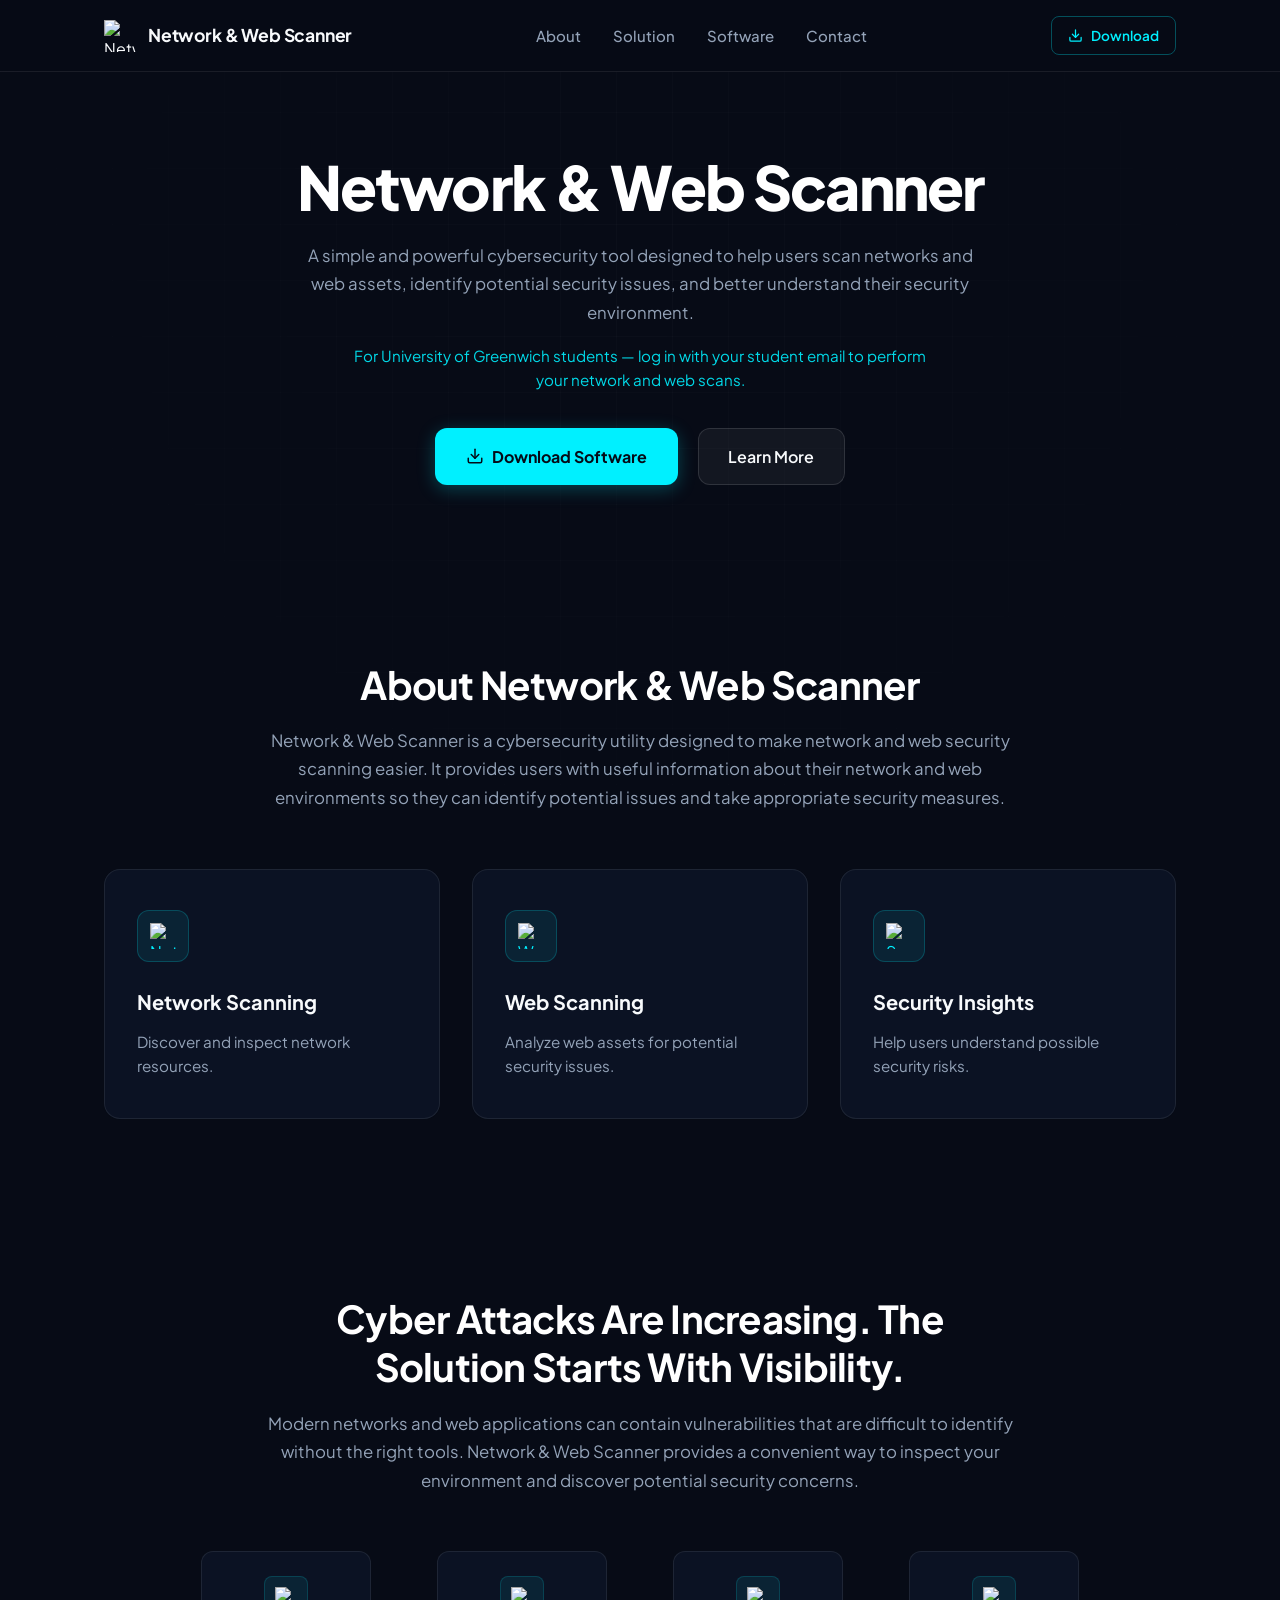
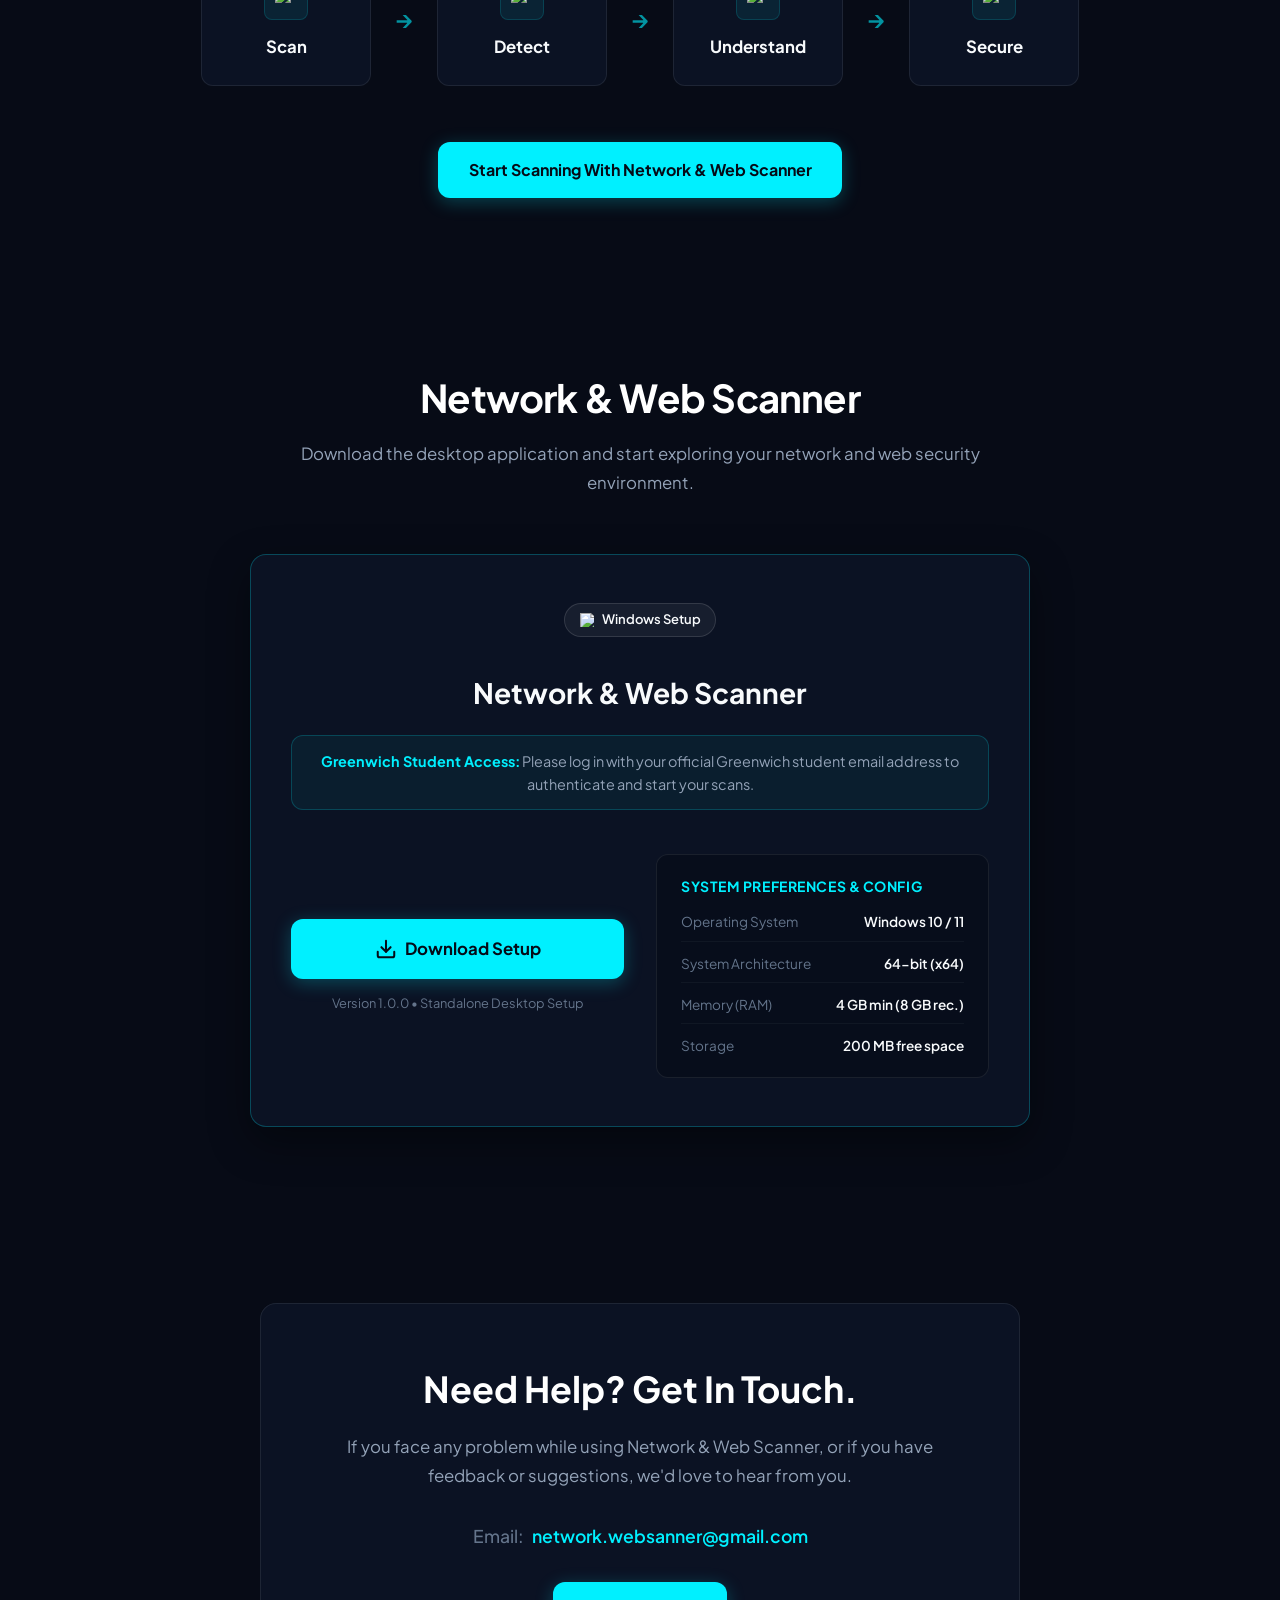
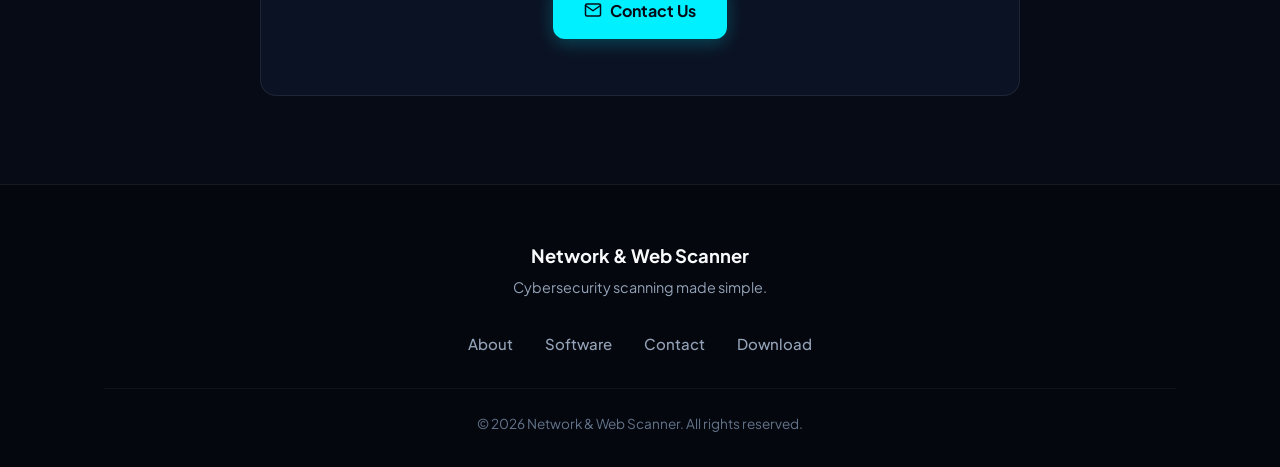
==== commit 4d960ec8: "Final commit" ====
--- a/index.html
+++ b/index.html
@@ -1,398 +1,372 @@
 <!DOCTYPE html>
 <html lang="en">
+
 <head>
-    <meta charset="UTF-8">
-    <meta name="viewport" content="width=device-width, initial-scale=1.0">
-    <title>Network & Web Scanner - Security Console</title>
-    <!-- Outfit & Inter Google Fonts -->
-    <link rel="preconnect" href="https://fonts.googleapis.com">
-    <link rel="preconnect" href="https://fonts.gstatic.com" crossorigin>
-    <link href="https://fonts.googleapis.com/css2?family=Inter:wght@400;500;600;700&family=Outfit:wght@600;700;800&family=JetBrains+Mono:wght@500;700&display=swap" rel="stylesheet">
-    <!-- FontAwesome Icons -->
-    <link rel="stylesheet" href="https://cdnjs.cloudflare.com/ajax/libs/font-awesome/6.4.0/css/all.min.css">
-    <link rel="stylesheet" href="style.css">
-    <style>
-        body { display: none; }
-    </style>
+  <meta charset="UTF-8" />
+  <meta name="viewport" content="width=device-width, initial-scale=1.0" />
+  <title>Network & Web Scanner – Cybersecurity Scanning Made Simple</title>
+  <meta name="description"
+    content="A simple and powerful cybersecurity tool designed exclusively for University of Greenwich students to scan networks and web assets, identify potential security issues, and better understand their security environment." />
+
+  <!-- Open Graph Meta -->
+  <meta property="og:title" content="Network & Web Scanner" />
+  <meta property="og:description"
+    content="A simple and powerful cybersecurity tool designed exclusively for University of Greenwich students to scan networks and web assets, identify potential security issues, and better understand their security environment." />
+  <meta property="og:type" content="website" />
+  <meta property="og:image" content="assets/logo.png" />
+  <meta name="theme-color" content="#070b16" />
+
+  <!-- Favicon -->
+  <link rel="icon" type="image/png" href="assets/favicon.png" />
+  <link rel="shortcut icon" href="assets/favicon.png" />
+
+  <!-- Google Fonts -->
+  <link rel="preconnect" href="https://fonts.googleapis.com" />
+  <link rel="preconnect" href="https://fonts.gstatic.com" crossorigin />
+  <link href="https://fonts.googleapis.com/css2?family=Plus+Jakarta+Sans:wght@400;500;600;700;800&display=swap"
+    rel="stylesheet" />
+
+  <!-- Stylesheet -->
+  <link rel="stylesheet" href="style.css" />
 </head>
+
 <body>
-    <video autoplay muted loop playsinline id="bg-video">
-        <source src="bg.mp4" type="video/mp4">
+  <!-- Ambient Background with Video -->
+  <div class="cyber-bg" aria-hidden="true">
+    <video class="bg-video" autoplay muted loop playsinline>
+      <source src="assets/bg.mp4" type="video/mp4" />
     </video>
-
-    <div class="app-container">
-        
-        <!-- SIDEBAR PANE -->
-        <aside class="sidebar">
-            <div class="brand">
-                <div class="brand-icon">
-                    <i class="fa-solid fa-wifi"></i>
+    <div class="cyber-bg-overlay"></div>
+    <div class="grid-overlay"></div>
+  </div>
+
+  <!-- Header / Navigation -->
+  <header class="site-header" id="site-header">
+    <div class="container header-container">
+      <a href="#hero" class="brand-logo" aria-label="Network & Web Scanner Home">
+        <img src="assets/logo.svg" alt="Network & Web Scanner Logo" class="brand-logo-img" width="32" height="32" />
+        <span class="brand-name">Network &amp; Web Scanner</span>
+      </a>
+
+      <!-- Desktop Navigation -->
+      <nav class="desktop-nav" aria-label="Main Navigation">
+        <ul class="nav-list">
+          <li><a href="#about" class="nav-link">About</a></li>
+          <li><a href="#solution" class="nav-link">Solution</a></li>
+          <li><a href="#software" class="nav-link">Software</a></li>
+          <li><a href="#contact" class="nav-link">Contact</a></li>
+        </ul>
+      </nav>
+
+      <!-- Header Right Action -->
+      <div class="header-actions">
+        <a href="#software" class="btn btn-sm btn-outline">
+          <svg width="15" height="15" viewBox="0 0 24 24" fill="none" stroke="currentColor" stroke-width="2"
+            stroke-linecap="round" stroke-linejoin="round">
+            <path d="M21 15v4a2 2 0 0 1-2 2H5a2 2 0 0 1-2-2v-4"></path>
+            <polyline points="7 10 12 15 17 10"></polyline>
+            <line x1="12" y1="15" x2="12" y2="3"></line>
+          </svg>
+          <span>Download</span>
+        </a>
+
+        <!-- Mobile Menu Toggle -->
+        <button class="mobile-toggle" id="mobile-toggle" aria-label="Toggle navigation menu" aria-expanded="false"
+          aria-controls="mobile-nav">
+          <span class="hamburger-bar"></span>
+          <span class="hamburger-bar"></span>
+          <span class="hamburger-bar"></span>
+        </button>
+      </div>
+    </div>
+
+    <!-- Mobile Drawer Navigation -->
+    <div class="mobile-nav" id="mobile-nav" aria-hidden="true">
+      <div class="mobile-nav-inner">
+        <ul class="mobile-nav-list">
+          <li><a href="#about" class="mobile-nav-link">About</a></li>
+          <li><a href="#solution" class="mobile-nav-link">Solution</a></li>
+          <li><a href="#software" class="mobile-nav-link">Software</a></li>
+          <li><a href="#contact" class="mobile-nav-link">Contact</a></li>
+        </ul>
+        <a href="#software" class="btn btn-primary btn-block">
+          <svg width="16" height="16" viewBox="0 0 24 24" fill="none" stroke="currentColor" stroke-width="2"
+            stroke-linecap="round" stroke-linejoin="round">
+            <path d="M21 15v4a2 2 0 0 1-2 2H5a2 2 0 0 1-2-2v-4"></path>
+            <polyline points="7 10 12 15 17 10"></polyline>
+            <line x1="12" y1="15" x2="12" y2="3"></line>
+          </svg>
+          <span>Download Software</span>
+        </a>
+      </div>
+    </div>
+  </header>
+
+  <main>
+    <!-- 3. Hero Section -->
+    <section class="hero-section" id="hero">
+      <div class="container hero-container">
+        <div class="hero-content">
+          <h1 class="hero-title">
+            Network &amp; Web Scanner
+          </h1>
+          <p class="hero-description">
+            A simple and powerful cybersecurity tool designed to help users scan networks and web assets, identify
+            potential security issues, and better understand their security environment.
+          </p>
+          <p class="hero-subtext">
+            For University of Greenwich students — log in with your student email to perform your network and web scans.
+          </p>
+          <div class="hero-actions">
+            <a href="#software" class="btn btn-primary btn-lg">
+              <svg width="18" height="18" viewBox="0 0 24 24" fill="none" stroke="currentColor" stroke-width="2"
+                stroke-linecap="round" stroke-linejoin="round">
+                <path d="M21 15v4a2 2 0 0 1-2 2H5a2 2 0 0 1-2-2v-4"></path>
+                <polyline points="7 10 12 15 17 10"></polyline>
+                <line x1="12" y1="15" x2="12" y2="3"></line>
+              </svg>
+              <span>Download Software</span>
+            </a>
+            <a href="#about" class="btn btn-secondary btn-lg">
+              <span>Learn More</span>
+            </a>
+          </div>
+        </div>
+      </div>
+    </section>
+
+    <!-- 4. About Section -->
+    <section class="section about-section" id="about">
+      <div class="container">
+        <div class="section-header">
+          <h2 class="section-title">About Network &amp; Web Scanner</h2>
+          <p class="section-description">
+            Network &amp; Web Scanner is a cybersecurity utility designed to make network and web security scanning
+            easier. It provides users with useful information about their network and web environments so they can
+            identify potential issues and take appropriate security measures.
+          </p>
+        </div>
+
+        <!-- 3-card layout -->
+        <div class="about-grid">
+          <!-- Card 1 -->
+          <div class="clean-card">
+            <div class="card-icon-box">
+              <img src="assets/icons/network.svg" alt="Network Scanning Icon" width="26" height="26" />
+            </div>
+            <h3 class="card-title">Network Scanning</h3>
+            <p class="card-text">
+              Discover and inspect network resources.
+            </p>
+          </div>
+
+          <!-- Card 2 -->
+          <div class="clean-card">
+            <div class="card-icon-box">
+              <img src="assets/icons/web.svg" alt="Web Scanning Icon" width="26" height="26" />
+            </div>
+            <h3 class="card-title">Web Scanning</h3>
+            <p class="card-text">
+              Analyze web assets for potential security issues.
+            </p>
+          </div>
+
+          <!-- Card 3 -->
+          <div class="clean-card">
+            <div class="card-icon-box">
+              <img src="assets/icons/insights.svg" alt="Security Insights Icon" width="26" height="26" />
+            </div>
+            <h3 class="card-title">Security Insights</h3>
+            <p class="card-text">
+              Help users understand possible security risks.
+            </p>
+          </div>
+        </div>
+      </div>
+    </section>
+
+    <!-- 5. Cyber Attacks / Solution Section -->
+    <section class="section solution-section" id="solution">
+      <div class="container">
+        <div class="section-header">
+          <h2 class="section-title">
+            Cyber Attacks Are Increasing. The Solution Starts With Visibility.
+          </h2>
+          <p class="section-description">
+            Modern networks and web applications can contain vulnerabilities that are difficult to identify without the
+            right tools. Network &amp; Web Scanner provides a convenient way to inspect your environment and discover
+            potential security concerns.
+          </p>
+        </div>
+
+        <!-- Visual Flow: Scan → Detect → Understand → Secure -->
+        <div class="flow-container">
+          <div class="flow-step">
+            <div class="flow-icon-wrap">
+              <img src="assets/icons/scan.svg" alt="Scan Icon" width="22" height="22" />
+            </div>
+            <h4 class="flow-name">Scan</h4>
+          </div>
+
+          <div class="flow-arrow" aria-hidden="true">→</div>
+
+          <div class="flow-step">
+            <div class="flow-icon-wrap">
+              <img src="assets/icons/detect.svg" alt="Detect Icon" width="22" height="22" />
+            </div>
+            <h4 class="flow-name">Detect</h4>
+          </div>
+
+          <div class="flow-arrow" aria-hidden="true">→</div>
+
+          <div class="flow-step">
+            <div class="flow-icon-wrap">
+              <img src="assets/icons/understand.svg" alt="Understand Icon" width="22" height="22" />
+            </div>
+            <h4 class="flow-name">Understand</h4>
+          </div>
+
+          <div class="flow-arrow" aria-hidden="true">→</div>
+
+          <div class="flow-step">
+            <div class="flow-icon-wrap">
+              <img src="assets/icons/secure.svg" alt="Secure Icon" width="22" height="22" />
+            </div>
+            <h4 class="flow-name">Secure</h4>
+          </div>
+        </div>
+
+        <div class="solution-cta-wrap">
+          <a href="#software" class="btn btn-primary btn-lg">
+            <span>Start Scanning With Network &amp; Web Scanner</span>
+          </a>
+        </div>
+      </div>
+    </section>
+
+    <!-- 6. Software Section -->
+    <section class="section software-section" id="software">
+      <div class="container">
+        <div class="section-header">
+          <h2 class="section-title">Network &amp; Web Scanner</h2>
+          <p class="section-description">
+            Download the desktop application and start exploring your network and web security environment.
+          </p>
+        </div>
+
+        <div class="download-wrapper">
+          <div class="download-card">
+            <div class="download-header">
+              <div class="software-badge">
+                <img src="assets/icons/windows.svg" alt="Windows Icon" width="14" height="14" />
+                <span>Windows Setup</span>
+              </div>
+            </div>
+
+            <h3 class="download-app-name">Network &amp; Web Scanner</h3>
+
+            <p class="download-auth-note">
+              <strong>Greenwich Student Access:</strong> Please log in with your official Greenwich student email
+              address to authenticate and start your scans.
+            </p>
+
+            <div class="download-grid">
+              <!-- Download Action Side -->
+              <div class="download-action-col">
+                <a href="./Network-Web-Scanner-Setup.exe" download="Network-Web-Scanner-Setup.exe"
+                  class="btn btn-primary btn-download" id="download-setup-btn">
+                  <svg width="22" height="22" viewBox="0 0 24 24" fill="none" stroke="currentColor" stroke-width="2.2"
+                    stroke-linecap="round" stroke-linejoin="round">
+                    <path d="M21 15v4a2 2 0 0 1-2 2H5a2 2 0 0 1-2-2v-4"></path>
+                    <polyline points="7 10 12 15 17 10"></polyline>
+                    <line x1="12" y1="15" x2="12" y2="3"></line>
+                  </svg>
+                  <span>Download Setup</span>
+                </a>
+                <span class="download-subtext">Version 1.0.0 &bull; Standalone Desktop Setup</span>
+              </div>
+
+              <!-- System Preferences & Machine Config Side -->
+              <div class="system-specs-col">
+                <h4 class="specs-title">System Preferences &amp; Config</h4>
+                <div class="specs-list">
+                  <div class="spec-row">
+                    <span class="spec-name">Operating System</span>
+                    <span class="spec-value">Windows 10 / 11</span>
+                  </div>
+                  <div class="spec-row">
+                    <span class="spec-name">System Architecture</span>
+                    <span class="spec-value">64-bit (x64)</span>
+                  </div>
+                  <div class="spec-row">
+                    <span class="spec-name">Memory (RAM)</span>
+                    <span class="spec-value">4 GB min (8 GB rec.)</span>
+                  </div>
+                  <div class="spec-row">
+                    <span class="spec-name">Storage</span>
+                    <span class="spec-value">200 MB free space</span>
+                  </div>
                 </div>
-                <div class="brand-text">
-                    <h2>Scanner</h2>
-                    <span>NETWORK & WEB</span>
-                </div>
-            </div>
-
-            <div class="system-status">
-                <div class="status-header">
-                    <div class="status-dot pulse-green"></div>
-                    <div class="status-info">
-                        <span class="status-label">Scanner Status</span>
-                        <span class="status-value text-green">GUARD ACTIVE</span>
-                    </div>
-                </div>
-                
-                <div class="network-selector">
-                    <label><i class="fa-solid fa-server"></i> Firewall Segment</label>
-                    <select id="segment-select">
-                        <option value="dmz">DMZ Core-Zone</option>
-                        <option value="lan">Internal Intranet</option>
-                        <option value="database">Database Repository</option>
-                    </select>
-                </div>
-
-                <div class="network-details-panel">
-                    <div class="details-header">
-                        <i class="fa-solid fa-circle-info"></i> Segment Logs
-                    </div>
-                    <div class="details-grid">
-                        <div class="details-row">
-                            <span class="details-label">Active Connections</span>
-                            <span class="details-value" id="stats-conn">3,492</span>
-                        </div>
-                        <div class="details-row">
-                            <span class="details-label">Bandwidth Rate</span>
-                            <span class="details-value" id="stats-bw">142 Mbps</span>
-                        </div>
-                        <div class="details-row">
-                            <span class="details-label">Threat Blocked</span>
-                            <span class="details-value" id="stats-threat">28</span>
-                        </div>
-                    </div>
-                </div>
-            </div>
-
-            <nav class="nav-menu">
-                <a href="#" class="nav-item active" onclick="switchTab('dashboard')">
-                    <i class="fa-solid fa-chart-line"></i> Dashboard Metrics
-                </a>
-                <a href="#" class="nav-item" onclick="switchTab('threats')">
-                    <i class="fa-solid fa-bug-slash"></i> Threat Detections
-                </a>
-                <a href="#" class="nav-item" onclick="switchTab('database')">
-                    <i class="fa-solid fa-database"></i> Database Records
-                </a>
-            </nav>
-
-            <div class="sidebar-footer">
-                <span>V2.8.5</span>
-                <span>SECURE ENV</span>
-            </div>
-        </aside>
-
-        <!-- MAIN CONTENT PANEL -->
-        <main class="main-content">
-            
-            <!-- HEADER -->
-            <header class="top-header">
-                <div>
-                    <h1 id="tab-title">Scanner Dashboard</h1>
-                    <div class="subtitle">Security analytics database mapping core networks</div>
-                </div>
-                <div class="header-right">
-                    <div class="live-clock" id="scanner-clock">
-                        <i class="fa-regular fa-clock text-blue"></i> --:--:--
-                    </div>
-                    
-                    <!-- USER OPERATOR PROFILE BADGE -->
-                    <div class="profile-badge">
-                        <div class="profile-avatar">O</div>
-                        <div class="profile-info">
-                            <span class="profile-name">Operator</span>
-                            <span class="profile-role">Scanner Administrator</span>
-                        </div>
-                        <button onclick="handleLogout()" style="background:none; border:none; color: var(--red); cursor:pointer; margin-left: 8px; font-size:14px;" title="Logout Session">
-                            <i class="fa-solid fa-power-off"></i>
-                        </button>
-                    </div>
-                </div>
-            </header>
-
-            <!-- TAB CONTAINER: DASHBOARD -->
-            <div id="tab-dashboard" class="tab-pane active">
-                
-                <!-- Metrics Widget cards -->
-                <div class="metrics-grid">
-                    <div class="metric-card bg-glass">
-                        <div class="metric-header">
-                            <span class="metric-title">Firewall Score</span>
-                            <div class="metric-icon bg-blue-dim text-blue">
-                                <i class="fa-solid fa-gauge-high"></i>
-                            </div>
-                        </div>
-                        <div class="metric-value">98.4%</div>
-                        <div class="metric-trend text-green">
-                            <i class="fa-solid fa-caret-up"></i> +0.2% optimal
-                        </div>
-                    </div>
-
-                    <div class="metric-card bg-glass">
-                        <div class="metric-header">
-                            <span class="metric-title">Critical Threats</span>
-                            <div class="metric-icon bg-red-dim text-red">
-                                <i class="fa-solid fa-triangle-exclamation"></i>
-                            </div>
-                        </div>
-                        <div class="metric-value text-red">0</div>
-                        <div class="metric-trend text-green">
-                            <i class="fa-solid fa-circle-check"></i> Safe status
-                        </div>
-                    </div>
-
-                    <div class="metric-card bg-glass">
-                        <div class="metric-header">
-                            <span class="metric-title">Scanned Inodes</span>
-                            <div class="metric-icon bg-purple-dim text-purple">
-                                <i class="fa-solid fa-shield-virus"></i>
-                            </div>
-                        </div>
-                        <div class="metric-value" id="stats-inodes">1,402,891</div>
-                        <div class="metric-trend text-blue">
-                            <i class="fa-solid fa-clock-rotate-left"></i> Realtime scans
-                        </div>
-                    </div>
-                </div>
-
-                <!-- Threat warning marquee ticker -->
-                <div class="marquee-alert-container marquee-safe">
-                    <div style="font-size:16px;" class="text-green">
-                        <i class="fa-solid fa-circle-check"></i>
-                    </div>
-                    <div class="marquee-text marquee-safe">
-                        All systems operational. Firewall security rules active. Databases logging data packets successfully.
-                    </div>
-                </div>
-
-                <div class="charts-row">
-                    <div class="col-8 chart-container bg-glass">
-                        <div class="chart-header">
-                            <h3>Threat Scanning Overview</h3>
-                            <span class="chart-desc">Traffic behavior anomalies scanned inside database network files</span>
-                        </div>
-                        <div class="chart-wrapper" style="display: flex; align-items: center; justify-content: center; color: var(--text-muted);">
-                            <div style="text-align: center;">
-                                <i class="fa-solid fa-chart-area" style="font-size:48px; margin-bottom:12px;" class="text-blue"></i>
-                                <p style="font-size:13px; font-weight: 500;">Live scan plotting active (mock-plotting metrics)</p>
-                            </div>
-                        </div>
-                    </div>
-
-                    <div class="col-4 chart-container bg-glass">
-                        <div class="chart-header">
-                            <h3>Firewall Classification</h3>
-                            <span class="chart-desc">Traffic load division categories</span>
-                        </div>
-                        <div class="chart-wrapper" style="display: flex; align-items: center; justify-content: center; color: var(--text-muted);">
-                            <div style="text-align: center;">
-                                <i class="fa-solid fa-chart-pie" style="font-size:48px; margin-bottom:12px;" class="text-purple"></i>
-                                <p style="font-size:13px; font-weight: 500;">DMZ Network Layer dominates traffic load allocation (72%)</p>
-                            </div>
-                        </div>
-                    </div>
-                </div>
-            </div>
-
-            <!-- TAB CONTAINER: THREAT DETECTIONS -->
-            <div id="tab-threats" class="tab-pane">
-                <div class="bg-glass recent-alerts-card">
-                    <div class="card-header">
-                        <div>
-                            <h3>Real-Time Network Threat Logs</h3>
-                            <span class="card-desc">Active alert rules captured by Scanner anomaly detectors</span>
-                        </div>
-                        <span class="badge badge-info">Monitoring Live</span>
-                    </div>
-
-                    <div class="alerts-list">
-                        <div class="alert-item">
-                            <div class="alert-item-left">
-                                <div class="alert-severity-indicator sev-low"></div>
-                                <div class="alert-details">
-                                    <h4>ICMP Query Flooding</h4>
-                                    <p>Anomalous ping requests from segment terminal zone 1</p>
-                                </div>
-                            </div>
-                            <div class="alert-item-right">
-                                <span class="badge badge-warning">MITIGATED</span>
-                                <span class="alert-time-badge">14:02:11</span>
-                            </div>
-                        </div>
-
-                        <div class="alert-item">
-                            <div class="alert-item-left">
-                                <div class="alert-severity-indicator sev-medium"></div>
-                                <div class="alert-details">
-                                    <h4>SQL Injection Pattern Identified</h4>
-                                    <p>Suspicious string payloads found matching POST queries inside login sheets</p>
-                                </div>
-                            </div>
-                            <div class="alert-item-right">
-                                <span class="badge badge-info">RESOLVED</span>
-                                <span class="alert-time-badge">12:15:32</span>
-                            </div>
-                        </div>
-                    </div>
-                </div>
-            </div>
-
-            <!-- TAB CONTAINER: DATABASE RECORDS -->
-            <div id="tab-database" class="tab-pane">
-                <div class="bg-glass recent-alerts-card">
-                    <div class="card-header">
-                        <div>
-                            <h3>Registered Security Logs database</h3>
-                            <span class="card-desc">System records mapped to local storage files</span>
-                        </div>
-                    </div>
-                    
-                    <div class="table-container bg-glass">
-                        <table class="data-table">
-                            <thead>
-                                <tr>
-                                    <th>Operator Name</th>
-                                    <th>Identity Email</th>
-                                    <th>Device Code</th>
-                                    <th>Created At</th>
-                                    <th>Status Status</th>
-                                </tr>
-                            </thead>
-                            <tbody id="db-user-rows">
-                                <tr>
-                                    <td colspan="5" class="no-data">
-                                        <i class="fa-solid fa-triangle-exclamation"></i>
-                                        <p>Secure login required to query remote sheets</p>
-                                    </td>
-                                </tr>
-                            </tbody>
-                        </table>
-                    </div>
-                </div>
-            </div>
-
-        </main>
+              </div>
+            </div>
+          </div>
+        </div>
+      </div>
+    </section>
+
+    <!-- 7. Contact Section -->
+    <section class="section contact-section" id="contact">
+      <div class="container">
+        <div class="contact-card">
+          <h2 class="contact-title">Need Help? Get In Touch.</h2>
+          <p class="contact-description">
+            If you face any problem while using Network &amp; Web Scanner, or if you have feedback or suggestions, we'd
+            love to hear from you.
+          </p>
+          <div class="contact-email-row">
+            <span class="email-text">Email:</span>
+            <a href="mailto:network.websanner@gmail.com" class="email-link">network.websanner@gmail.com</a>
+          </div>
+          <div class="contact-action">
+            <a href="mailto:network.websanner@gmail.com" class="btn btn-primary btn-lg">
+              <svg width="18" height="18" viewBox="0 0 24 24" fill="none" stroke="currentColor" stroke-width="2"
+                stroke-linecap="round" stroke-linejoin="round">
+                <path d="M4 4h16c1.1 0 2 .9 2 2v12c0 1.1-.9 2-2 2H4c-1.1 0-2-.9-2-2V6c0-1.1.9-2 2-2z"></path>
+                <polyline points="22,6 12,13 2,6"></polyline>
+              </svg>
+              <span>Contact Us</span>
+            </a>
+          </div>
+        </div>
+      </div>
+    </section>
+  </main>
+
+  <!-- 8. Footer -->
+  <footer class="site-footer">
+    <div class="container footer-container">
+      <div class="footer-brand-block">
+        <h3 class="footer-title">Network &amp; Web Scanner</h3>
+        <p class="footer-tagline">Cybersecurity scanning made simple.</p>
+      </div>
+
+      <nav class="footer-nav" aria-label="Footer Navigation">
+        <ul class="footer-links">
+          <li><a href="#about">About</a></li>
+          <li><a href="#software">Software</a></li>
+          <li><a href="#contact">Contact</a></li>
+          <li><a href="#software">Download</a></li>
+        </ul>
+      </nav>
+
+      <div class="footer-bottom">
+        <p class="copyright-text">&copy; 2026 Network &amp; Web Scanner. All rights reserved.</p>
+      </div>
     </div>
-
-    <!-- Scripts configuration -->
-    <script src="main.js"></script>
-    <script>
-        // Enforce Authentication Checks
-        enforceAuth();
-        initLiveClock();
-
-        // Switch Dashboard tab panels
-        function switchTab(tabName) {
-            // Hide all tab panes
-            const panes = document.querySelectorAll(".tab-pane");
-            panes.forEach(pane => pane.classList.remove("active"));
-            
-            // Deactivate all nav items
-            const navItems = document.querySelectorAll(".nav-item");
-            navItems.forEach(item => item.classList.remove("active"));
-
-            // Activate select elements
-            document.getElementById(`tab-${tabName}`).classList.add("active");
-            
-            // Find matched nav element to set active highlight
-            event.currentTarget.classList.add("active");
-
-            // Update title
-            const titleEl = document.getElementById("tab-title");
-            if (tabName === "dashboard") titleEl.textContent = "Scanner Dashboard";
-            if (tabName === "threats") titleEl.textContent = "Threat Detections";
-            if (tabName === "database") {
-                titleEl.textContent = "Database Records";
-                loadDatabaseMock();
-            }
-        }
-
-        // Mock databases loading display
-        function loadDatabaseMock() {
-            const tbody = document.getElementById("db-user-rows");
-            const sessionUser = getSessionUser();
-
-            if (!sessionUser) return;
-
-            // Show skeleton loading rows
-            tbody.innerHTML = `
-                <tr>
-                    <td><span class="skeleton-loader" style="width: 120px;"></span></td>
-                    <td><span class="skeleton-loader" style="width: 180px;"></span></td>
-                    <td><span class="skeleton-loader" style="width: 60px;"></span></td>
-                    <td><span class="skeleton-loader" style="width: 80px;"></span></td>
-                    <td><span class="skeleton-loader" style="width: 95px;"></span></td>
-                </tr>
-                <tr>
-                    <td><span class="skeleton-loader" style="width: 140px;"></span></td>
-                    <td><span class="skeleton-loader" style="width: 160px;"></span></td>
-                    <td><span class="skeleton-loader" style="width: 60px;"></span></td>
-                    <td><span class="skeleton-loader" style="width: 80px;"></span></td>
-                    <td><span class="skeleton-loader" style="width: 95px;"></span></td>
-                </tr>
-            `;
-
-            setTimeout(() => {
-                tbody.innerHTML = `
-                    <tr>
-                        <td><strong>${sessionUser.name}</strong> (You)</td>
-                        <td>${sessionUser.email}</td>
-                        <td><code style="color:var(--primary); font-family:var(--font-mono); font-weight:700;">${sessionUser.userCode}</code></td>
-                        <td>${new Date().toLocaleDateString()}</td>
-                        <td><span class="badge badge-success">ACTIVE LOG</span></td>
-                    </tr>
-                    <tr>
-                        <td>Security System Root</td>
-                        <td>scanner-admin@nids.local</td>
-                        <td><code>000000</code></td>
-                        <td>01/01/2026</td>
-                        <td><span class="badge badge-info">SYSTEM</span></td>
-                    </tr>
-                `;
-            }, 750);
-        }
-
-        // Network Firewall segment selections mock metrics update
-        const segmentSelect = document.getElementById("segment-select");
-        segmentSelect.addEventListener("change", function(e) {
-            const segment = e.target.value;
-            const statsConn = document.getElementById("stats-conn");
-            const statsBw = document.getElementById("stats-bw");
-            const statsThreat = document.getElementById("stats-threat");
-
-            // Display shimmering skeletons for loading
-            statsConn.innerHTML = `<span class="skeleton-loader" style="width: 60px;"></span>`;
-            statsBw.innerHTML = `<span class="skeleton-loader" style="width: 80px;"></span>`;
-            statsThreat.innerHTML = `<span class="skeleton-loader" style="width: 40px;"></span>`;
-
-            showToast(`Loading security metrics for firewall segment: ${segment.toUpperCase()}...`, "info");
-
-            setTimeout(() => {
-                if (segment === "dmz") {
-                    statsConn.textContent = "3,492";
-                    statsBw.textContent = "142 Mbps";
-                    statsThreat.textContent = "28";
-                } else if (segment === "lan") {
-                    statsConn.textContent = "812";
-                    statsBw.textContent = "650 Mbps";
-                    statsThreat.textContent = "2";
-                } else {
-                    statsConn.textContent = "41";
-                    statsBw.textContent = "45 Mbps";
-                    statsThreat.textContent = "0";
-                }
-                showToast(`Segment ${segment.toUpperCase()} loaded successfully.`, "success");
-            }, 750);
-        });
-    </script>
+  </footer>
+
+  <!-- Script -->
+  <script src="script.js"></script>
 </body>
-</html>
+
+</html>
--- a/style.css
+++ b/style.css
@@ -1,2575 +1,835 @@
-
-
+/* ==========================================================================
+   Network & Web Scanner - Clean, Modern Cybersecurity SaaS Stylesheet
+   ========================================================================== */
+
+/* --- 1. Design Tokens --- */
 :root {
-    /* Dark-sky canvas */
-    --bg-dark: #03050c;
-
-    /* Translucent glass surfaces (Light Glass Effect) */
-    --bg-card: rgba(255, 255, 255, 0.1);
-    --bg-card-hover: rgba(255, 255, 255, 0.18);
-    --bg-sidebar: rgba(255, 255, 255, 0.07);
-
-    /* Refractive glass edges */
-    --border-glass: rgba(255, 255, 255, 0.18);
-    --border-glass-bright: rgba(255, 255, 255, 0.35);
-
-    /* Typography colors */
-    --text-primary: #f8fafc;
-    --text-secondary: #cbd5e1;
-    --text-muted: #475569;
-
-    /* Neon Cyber Accents */
-    --primary: #00f5d4;
-    /* Neon turquoise cyan */
-    --primary-dim: rgba(0, 245, 212, 0.12);
-    --primary-glow: rgba(0, 245, 212, 0.35);
-
-    --green: #10b981;
-    /* Emerald */
-    --green-dim: rgba(16, 185, 129, 0.12);
-    --green-glow: rgba(16, 185, 129, 0.3);
-
-    --red: #ff3366;
-    /* Hot coral-red */
-    --red-dim: rgba(255, 51, 102, 0.12);
-    --red-glow: rgba(255, 51, 102, 0.4);
-
-    --orange: #f59e0b;
-    /* Amber */
-    --orange-dim: rgba(245, 158, 11, 0.12);
-    --orange-glow: rgba(245, 158, 11, 0.3);
-
-    --purple: #9d4edd;
-    /* Electric violet */
-    --purple-dim: rgba(157, 78, 221, 0.12);
-    --purple-glow: rgba(157, 78, 221, 0.35);
-
-    /* Unified transition curve for ultra-smooth animations */
-    --transition-smooth: all 0.45s cubic-bezier(0.16, 1, 0.3, 1);
-
-    --font-sans: 'Inter', sans-serif;
-    --font-title: 'Outfit', sans-serif;
-    --font-mono: 'JetBrains Mono', monospace;
-
-    --sidebar-width: 270px;
-    --header-height: 80px;
-}
-
-/* Reset & Base resets */
-* {
-    margin: 0;
-    padding: 0;
-    box-sizing: border-box;
+  /* Colors */
+  --bg-dark: #070b16;
+  --bg-surface: #0c1324;
+  --bg-card: rgba(14, 23, 44, 0.65);
+  --bg-card-hover: rgba(20, 33, 62, 0.8);
+  
+  --border-subtle: rgba(255, 255, 255, 0.08);
+  --border-hover: rgba(0, 240, 255, 0.35);
+
+  --cyan-primary: #00f0ff;
+  --cyan-hover: #38bdf8;
+  --purple-accent: #8b5cf6;
+
+  --text-main: #f8fafc;
+  --text-muted: #94a3b8;
+  --text-subtle: #64748b;
+
+  --font-sans: 'Plus Jakarta Sans', -apple-system, BlinkMacSystemFont, 'Segoe UI', Roboto, sans-serif;
+
+  /* Sizing & Layout */
+  --container-max: 1120px;
+  --header-height: 72px;
+  --radius-sm: 8px;
+  --radius-md: 12px;
+  --radius-lg: 16px;
+  --radius-full: 9999px;
+
+  /* Transitions */
+  --trans-fast: 0.2s ease;
+  --trans-smooth: 0.3s cubic-bezier(0.4, 0, 0.2, 1);
+}
+
+/* --- 2. Reset & Basics --- */
+*, *::before, *::after {
+  box-sizing: border-box;
+  margin: 0;
+  padding: 0;
+}
+
+html {
+  scroll-behavior: smooth;
+  font-size: 16px;
+  background-color: var(--bg-dark);
+  color: var(--text-main);
+  -webkit-font-smoothing: antialiased;
 }
 
 body {
-    background-color: var(--bg-dark);
-    color: var(--text-primary);
-    font-family: var(--font-sans);
-    overflow-x: hidden;
-    height: 100vh;
-    position: relative;
-    /* Static, premium high-tech grid network pattern overlay */
-    background-image:
-        linear-gradient(rgba(255, 255, 255, 0.015) 1px, transparent 1px),
-        linear-gradient(90deg, rgba(255, 255, 255, 0.015) 1px, transparent 1px),
-        radial-gradient(circle at 15% 15%, rgba(0, 245, 212, 0.05) 0%, transparent 45%),
-        radial-gradient(circle at 85% 85%, rgba(157, 78, 221, 0.06) 0%, transparent 45%);
-    background-size: 50px 50px, 50px 50px, 100% 100%, 100% 100%;
-    background-attachment: fixed;
-}
-
-/* Fixed background video with 60% opacity */
-#bg-video {
-    position: fixed;
-    top: 50%;
-    left: 50%;
-    min-width: 100%;
-    min-height: 100%;
-    width: auto;
-    height: auto;
-    z-index: -100;
-    transform: translate(-50%, -50%);
-    opacity: 0.35;
-    object-fit: cover;
-    pointer-events: none;
-}
-
-/* Extra glowing nebula inside main panel */
-.app-container {
-    position: relative;
+  font-family: var(--font-sans);
+  line-height: 1.6;
+  background-color: var(--bg-dark);
+  min-height: 100vh;
+  overflow-x: hidden;
+  position: relative;
+}
+
+img, svg {
+  display: block;
+  max-width: 100%;
+}
+
+a {
+  color: inherit;
+  text-decoration: none;
+  transition: all var(--trans-fast);
+}
+
+ul {
+  list-style: none;
+}
+
+button {
+  font-family: inherit;
+  cursor: pointer;
+}
+
+/* --- 3. Subtle Ambient Background with Video --- */
+.cyber-bg {
+  position: fixed;
+  inset: 0;
+  pointer-events: none;
+  z-index: 0;
+  overflow: hidden;
+  background-color: var(--bg-dark);
+}
+
+.bg-video {
+  position: absolute;
+  top: 50%;
+  left: 50%;
+  min-width: 100%;
+  min-height: 100%;
+  width: auto;
+  height: auto;
+  transform: translate(-50%, -50%);
+  object-fit: cover;
+  opacity: 0.45;
+  filter: saturate(1.2) contrast(1.1);
+  pointer-events: none;
+}
+
+.cyber-bg-overlay {
+  position: absolute;
+  inset: 0;
+  background: radial-gradient(circle at 50% 30%, rgba(7, 11, 22, 0.4) 0%, rgba(7, 11, 22, 0.85) 100%);
+  pointer-events: none;
+}
+
+.grid-overlay {
+  position: absolute;
+  inset: 0;
+  background-image: 
+    linear-gradient(to right, rgba(255, 255, 255, 0.02) 1px, transparent 1px),
+    linear-gradient(to bottom, rgba(255, 255, 255, 0.02) 1px, transparent 1px);
+  background-size: 56px 56px;
+  mask-image: radial-gradient(circle at 50% 30%, black 0%, transparent 80%);
+  -webkit-mask-image: radial-gradient(circle at 50% 30%, black 0%, transparent 80%);
+}
+
+/* --- 4. Container & Sections --- */
+.container {
+  width: 100%;
+  max-width: var(--container-max);
+  margin-inline: auto;
+  padding-inline: 1.5rem;
+  position: relative;
+  z-index: 1;
+}
+
+.section {
+  padding-block: 5.5rem;
+}
+
+.section-header {
+  text-align: center;
+  max-width: 760px;
+  margin-inline: auto;
+  margin-bottom: 3.5rem;
+}
+
+.section-title {
+  font-size: clamp(1.85rem, 3.2vw, 2.4rem);
+  font-weight: 700;
+  line-height: 1.25;
+  color: #ffffff;
+  letter-spacing: -0.02em;
+  margin-bottom: 1.15rem;
+}
+
+.section-description {
+  font-size: 1.05rem;
+  line-height: 1.7;
+  color: var(--text-muted);
+}
+
+/* --- 5. Clean Buttons --- */
+.btn {
+  display: inline-flex;
+  align-items: center;
+  justify-content: center;
+  gap: 0.5rem;
+  font-weight: 600;
+  font-size: 0.9375rem;
+  padding: 0.75rem 1.6rem;
+  border-radius: var(--radius-md);
+  border: 1px solid transparent;
+  transition: all var(--trans-fast);
+  white-space: nowrap;
+}
+
+.btn-sm {
+  padding: 0.45rem 1rem;
+  font-size: 0.85rem;
+  border-radius: var(--radius-sm);
+}
+
+.btn-lg {
+  padding: 0.9rem 1.85rem;
+  font-size: 1rem;
+}
+
+.btn-block {
+  width: 100%;
+}
+
+.btn-primary {
+  background: #00f0ff;
+  color: #050b17;
+  font-weight: 700;
+  box-shadow: 0 4px 18px rgba(0, 240, 255, 0.25);
+}
+
+.btn-primary:hover {
+  background: #38bdf8;
+  transform: translateY(-2px);
+  box-shadow: 0 6px 24px rgba(0, 240, 255, 0.35);
+}
+
+.btn-primary:active {
+  transform: translateY(0);
+}
+
+.btn-secondary {
+  background: rgba(255, 255, 255, 0.05);
+  color: var(--text-main);
+  border-color: rgba(255, 255, 255, 0.12);
+}
+
+.btn-secondary:hover {
+  background: rgba(255, 255, 255, 0.1);
+  border-color: rgba(255, 255, 255, 0.25);
+  transform: translateY(-2px);
+}
+
+.btn-outline {
+  background: transparent;
+  color: var(--cyan-primary);
+  border-color: rgba(0, 240, 255, 0.3);
+}
+
+.btn-outline:hover {
+  background: rgba(0, 240, 255, 0.1);
+  border-color: var(--cyan-primary);
+}
+
+/* --- 6. Header & Navigation --- */
+.site-header {
+  position: sticky;
+  top: 0;
+  left: 0;
+  width: 100%;
+  height: var(--header-height);
+  z-index: 100;
+  background: rgba(7, 11, 22, 0.8);
+  backdrop-filter: blur(12px);
+  -webkit-backdrop-filter: blur(12px);
+  border-bottom: 1px solid var(--border-subtle);
+  transition: background-color var(--trans-smooth), border-color var(--trans-smooth);
+}
+
+.site-header.scrolled {
+  background: rgba(7, 11, 22, 0.95);
+  border-bottom-color: rgba(255, 255, 255, 0.1);
+}
+
+.header-container {
+  display: flex;
+  align-items: center;
+  justify-content: space-between;
+  height: 100%;
+}
+
+.brand-logo {
+  display: flex;
+  align-items: center;
+  gap: 0.75rem;
+}
+
+.brand-logo-img {
+  width: 32px;
+  height: 32px;
+}
+
+.brand-name {
+  font-size: 1.1rem;
+  font-weight: 700;
+  color: var(--text-main);
+  letter-spacing: -0.01em;
+}
+
+.desktop-nav {
+  display: flex;
+  align-items: center;
+}
+
+.nav-list {
+  display: flex;
+  align-items: center;
+  gap: 2rem;
+}
+
+.nav-link {
+  font-size: 0.9375rem;
+  font-weight: 500;
+  color: var(--text-muted);
+  transition: color var(--trans-fast);
+}
+
+.nav-link:hover {
+  color: var(--cyan-primary);
+}
+
+.header-actions {
+  display: flex;
+  align-items: center;
+  gap: 1rem;
+}
+
+/* Mobile Toggle Hamburger */
+.mobile-toggle {
+  display: none;
+  flex-direction: column;
+  justify-content: center;
+  align-items: center;
+  gap: 5px;
+  width: 38px;
+  height: 38px;
+  background: rgba(255, 255, 255, 0.05);
+  border: 1px solid var(--border-subtle);
+  border-radius: var(--radius-sm);
+  padding: 6px;
+}
+
+.hamburger-bar {
+  display: block;
+  width: 18px;
+  height: 2px;
+  background-color: var(--text-main);
+  border-radius: 2px;
+  transition: transform var(--trans-fast), opacity var(--trans-fast);
+}
+
+.mobile-toggle.active .hamburger-bar:nth-child(1) {
+  transform: translateY(7px) rotate(45deg);
+}
+.mobile-toggle.active .hamburger-bar:nth-child(2) {
+  opacity: 0;
+}
+.mobile-toggle.active .hamburger-bar:nth-child(3) {
+  transform: translateY(-7px) rotate(-45deg);
+}
+
+/* Mobile Nav Drawer */
+.mobile-nav {
+  position: absolute;
+  top: 100%;
+  left: 0;
+  width: 100%;
+  background: rgba(8, 13, 26, 0.98);
+  backdrop-filter: blur(16px);
+  -webkit-backdrop-filter: blur(16px);
+  border-bottom: 1px solid var(--border-subtle);
+  max-height: 0;
+  overflow: hidden;
+  transition: max-height 0.3s ease, opacity 0.25s ease;
+  opacity: 0;
+  pointer-events: none;
+}
+
+.mobile-nav.open {
+  max-height: 340px;
+  opacity: 1;
+  pointer-events: auto;
+}
+
+.mobile-nav-inner {
+  padding: 1.5rem;
+  display: flex;
+  flex-direction: column;
+  gap: 1.25rem;
+}
+
+.mobile-nav-list {
+  display: flex;
+  flex-direction: column;
+  gap: 0.75rem;
+}
+
+.mobile-nav-link {
+  display: block;
+  font-size: 1.05rem;
+  font-weight: 600;
+  color: var(--text-main);
+  padding: 0.5rem 0.25rem;
+}
+
+.mobile-nav-link:hover {
+  color: var(--cyan-primary);
+}
+
+/* --- 7. Clean Hero Section --- */
+.hero-section {
+  padding-top: 5rem;
+  padding-bottom: 5.5rem;
+  text-align: center;
+}
+
+.hero-content {
+  max-width: 780px;
+  margin-inline: auto;
+}
+
+.hero-title {
+  font-size: clamp(2.4rem, 5vw, 3.8rem);
+  font-weight: 800;
+  line-height: 1.15;
+  color: #ffffff;
+  letter-spacing: -0.03em;
+  margin-bottom: 1.25rem;
+}
+
+.hero-description {
+  font-size: clamp(1.05rem, 1.3vw, 1.2rem);
+  line-height: 1.7;
+  color: var(--text-muted);
+  margin-bottom: 1rem;
+  max-width: 680px;
+  margin-inline: auto;
+}
+
+.hero-subtext {
+  font-size: 0.95rem;
+  line-height: 1.6;
+  color: var(--cyan-primary);
+  opacity: 0.9;
+  margin-bottom: 2.25rem;
+  max-width: 600px;
+  margin-inline: auto;
+}
+
+.hero-actions {
+  display: flex;
+  align-items: center;
+  justify-content: center;
+  gap: 1.25rem;
+  flex-wrap: wrap;
+}
+
+/* --- 8. About Section (3-Card Layout) --- */
+.about-grid {
+  display: grid;
+  grid-template-columns: repeat(auto-fit, minmax(300px, 1fr));
+  gap: 2rem;
+}
+
+.clean-card {
+  background: var(--bg-card);
+  border: 1px solid var(--border-subtle);
+  border-radius: var(--radius-lg);
+  padding: 2.5rem 2rem;
+  backdrop-filter: blur(12px);
+  -webkit-backdrop-filter: blur(12px);
+  transition: transform var(--trans-smooth), border-color var(--trans-smooth), background-color var(--trans-smooth);
+}
+
+.clean-card:hover {
+  transform: translateY(-4px);
+  background: var(--bg-card-hover);
+  border-color: var(--border-hover);
+}
+
+.card-icon-box {
+  width: 52px;
+  height: 52px;
+  border-radius: var(--radius-md);
+  background: rgba(0, 240, 255, 0.08);
+  border: 1px solid rgba(0, 240, 255, 0.2);
+  display: flex;
+  align-items: center;
+  justify-content: center;
+  margin-bottom: 1.5rem;
+  color: var(--cyan-primary);
+}
+
+.card-title {
+  font-size: 1.25rem;
+  font-weight: 700;
+  color: var(--text-main);
+  margin-bottom: 0.75rem;
+}
+
+.card-text {
+  font-size: 0.95rem;
+  line-height: 1.6;
+  color: var(--text-muted);
+}
+
+/* --- 9. Cyber Attacks / Solution Section (Flow) --- */
+.flow-container {
+  display: flex;
+  align-items: center;
+  justify-content: center;
+  gap: 1.5rem;
+  flex-wrap: wrap;
+  margin-block: 2.5rem 3.5rem;
+}
+
+.flow-step {
+  background: var(--bg-card);
+  border: 1px solid var(--border-subtle);
+  border-radius: var(--radius-md);
+  padding: 1.5rem 2rem;
+  min-width: 170px;
+  display: flex;
+  flex-direction: column;
+  align-items: center;
+  gap: 0.85rem;
+  transition: transform var(--trans-smooth), border-color var(--trans-smooth);
+}
+
+.flow-step:hover {
+  transform: translateY(-3px);
+  border-color: var(--border-hover);
+}
+
+.flow-icon-wrap {
+  width: 44px;
+  height: 44px;
+  border-radius: var(--radius-sm);
+  background: rgba(0, 240, 255, 0.08);
+  border: 1px solid rgba(0, 240, 255, 0.15);
+  display: flex;
+  align-items: center;
+  justify-content: center;
+  color: var(--cyan-primary);
+}
+
+.flow-name {
+  font-size: 1.05rem;
+  font-weight: 700;
+  color: var(--text-main);
+}
+
+.flow-arrow {
+  color: var(--cyan-primary);
+  font-size: 1.5rem;
+  font-weight: 600;
+  opacity: 0.6;
+}
+
+.solution-cta-wrap {
+  text-align: center;
+}
+
+/* --- 10. Software Section --- */
+.download-wrapper {
+  max-width: 780px;
+  margin-inline: auto;
+}
+
+.download-card {
+  background: var(--bg-card);
+  border: 1px solid rgba(0, 240, 255, 0.25);
+  border-radius: var(--radius-lg);
+  padding: 3rem 2.5rem;
+  backdrop-filter: blur(12px);
+  -webkit-backdrop-filter: blur(12px);
+  box-shadow: 0 15px 40px rgba(0, 0, 0, 0.4);
+}
+
+.download-header {
+  text-align: center;
+  margin-bottom: 1.25rem;
+}
+
+.software-badge {
+  display: inline-flex;
+  align-items: center;
+  gap: 0.5rem;
+  padding: 0.35rem 0.9rem;
+  background: rgba(255, 255, 255, 0.05);
+  border: 1px solid rgba(255, 255, 255, 0.12);
+  border-radius: var(--radius-full);
+  font-size: 0.8125rem;
+  font-weight: 600;
+  color: var(--text-main);
+}
+
+.download-app-name {
+  font-size: clamp(1.4rem, 2.2vw, 1.85rem);
+  font-weight: 700;
+  color: var(--text-main);
+  margin-bottom: 1.25rem;
+  text-align: center;
+}
+
+.download-auth-note {
+  font-size: 0.9rem;
+  line-height: 1.6;
+  color: var(--text-muted);
+  background: rgba(0, 240, 255, 0.05);
+  border: 1px solid rgba(0, 240, 255, 0.2);
+  border-radius: var(--radius-md);
+  padding: 0.85rem 1.25rem;
+  margin-bottom: 2.25rem;
+  text-align: center;
+}
+
+.download-auth-note strong {
+  color: var(--cyan-primary);
+}
+
+.download-grid {
+  display: grid;
+  grid-template-columns: 1fr 1fr;
+  gap: 2rem;
+  align-items: center;
+  padding-top: 0.5rem;
+}
+
+.download-action-col {
+  display: flex;
+  flex-direction: column;
+  align-items: center;
+  gap: 0.85rem;
+}
+
+.btn-download {
+  width: 100%;
+  padding: 1rem 1.5rem;
+  font-size: 1.05rem;
+}
+
+.download-subtext {
+  font-size: 0.8rem;
+  color: var(--text-subtle);
+  text-align: center;
+}
+
+.system-specs-col {
+  background: rgba(6, 11, 23, 0.6);
+  border: 1px solid var(--border-subtle);
+  border-radius: var(--radius-md);
+  padding: 1.25rem 1.5rem;
+}
+
+.specs-title {
+  font-size: 0.875rem;
+  font-weight: 700;
+  color: var(--cyan-primary);
+  margin-bottom: 0.85rem;
+  text-transform: uppercase;
+  letter-spacing: 0.04em;
+}
+
+.specs-list {
+  display: flex;
+  flex-direction: column;
+  gap: 0.65rem;
+}
+
+.spec-row {
+  display: flex;
+  align-items: center;
+  justify-content: space-between;
+  gap: 1rem;
+  font-size: 0.85rem;
+  padding-bottom: 0.5rem;
+  border-bottom: 1px solid rgba(255, 255, 255, 0.04);
+}
+
+.spec-row:last-child {
+  padding-bottom: 0;
+  border-bottom: none;
+}
+
+.spec-name {
+  color: var(--text-subtle);
+}
+
+.spec-value {
+  color: var(--text-main);
+  font-weight: 600;
+  text-align: right;
+}
+
+/* --- 11. Contact Section --- */
+.contact-card {
+  background: var(--bg-card);
+  border: 1px solid var(--border-subtle);
+  border-radius: var(--radius-lg);
+  padding: 3.5rem 2.5rem;
+  text-align: center;
+  max-width: 760px;
+  margin-inline: auto;
+  backdrop-filter: blur(12px);
+  -webkit-backdrop-filter: blur(12px);
+}
+
+.contact-title {
+  font-size: clamp(1.75rem, 2.8vw, 2.25rem);
+  font-weight: 700;
+  color: #ffffff;
+  margin-bottom: 1rem;
+}
+
+.contact-description {
+  font-size: 1.05rem;
+  line-height: 1.7;
+  color: var(--text-muted);
+  max-width: 620px;
+  margin-inline: auto;
+  margin-bottom: 2rem;
+}
+
+.contact-email-row {
+  display: flex;
+  align-items: center;
+  justify-content: center;
+  gap: 0.5rem;
+  margin-bottom: 2rem;
+  font-size: 1.1rem;
+  flex-wrap: wrap;
+}
+
+.email-text {
+  color: var(--text-subtle);
+  font-weight: 500;
+}
+
+.email-link {
+  color: var(--cyan-primary);
+  font-weight: 600;
+}
+
+.email-link:hover {
+  text-decoration: underline;
+}
+
+/* --- 12. Footer --- */
+.site-footer {
+  background: #04070e;
+  border-top: 1px solid var(--border-subtle);
+  padding-block: 3.5rem 2rem;
+}
+
+.footer-container {
+  display: flex;
+  flex-direction: column;
+  align-items: center;
+  text-align: center;
+  gap: 2rem;
+}
+
+.footer-brand-block {
+  display: flex;
+  flex-direction: column;
+  gap: 0.35rem;
+}
+
+.footer-title {
+  font-size: 1.15rem;
+  font-weight: 700;
+  color: var(--text-main);
+}
+
+.footer-tagline {
+  font-size: 0.9rem;
+  color: var(--text-muted);
+}
+
+.footer-links {
+  display: flex;
+  align-items: center;
+  justify-content: center;
+  gap: 2rem;
+  flex-wrap: wrap;
+}
+
+.footer-links a {
+  font-size: 0.9375rem;
+  font-weight: 500;
+  color: var(--text-muted);
+}
+
+.footer-links a:hover {
+  color: var(--cyan-primary);
+}
+
+.footer-bottom {
+  padding-top: 1.5rem;
+  border-top: 1px solid rgba(255, 255, 255, 0.05);
+  width: 100%;
+}
+
+.copyright-text {
+  font-size: 0.85rem;
+  color: var(--text-subtle);
+}
+
+/* --- 13. Responsive Breakpoints --- */
+@media (max-width: 768px) {
+  .desktop-nav {
+    display: none;
+  }
+
+  .mobile-toggle {
     display: flex;
-    width: 100vw;
-    height: 100vh;
-    z-index: 1;
-    /* Above base body nebulas */
-    background: radial-gradient(circle at 50% 30%, rgba(16, 185, 129, 0.02) 0%, transparent 60%);
-}
-
-/* ----------------------------------------------------------------------
-   Sidebar styling (Frosted glass pane)
-   ---------------------------------------------------------------------- */
-.sidebar {
-    width: var(--sidebar-width);
-    height: 100%;
-    background: var(--bg-sidebar);
-    backdrop-filter: blur(25px) saturate(160%);
-    -webkit-backdrop-filter: blur(25px) saturate(160%);
-    border-right: 1px solid var(--border-glass);
-    display: flex;
+  }
+
+  .section {
+    padding-block: 4rem;
+  }
+
+  .hero-section {
+    padding-top: 4rem;
+    padding-bottom: 4rem;
+  }
+
+  .flow-arrow {
+    display: none;
+  }
+
+  .flow-container {
     flex-direction: column;
-    flex-shrink: 0;
-    z-index: 100;
-}
-
-.brand {
-    padding: 28px 24px;
-    display: flex;
-    align-items: center;
-    gap: 14px;
-    border-bottom: 1px solid var(--border-glass);
-}
-
-.brand-icon {
-    font-size: 28px;
-    background: linear-gradient(135deg, var(--primary), var(--purple));
-    -webkit-background-clip: text;
-    -webkit-text-fill-color: transparent;
-    filter: drop-shadow(0 0 10px var(--primary-glow));
-}
-
-.brand-text h2 {
-    font-family: var(--font-title);
-    font-size: 22px;
-    font-weight: 800;
-    letter-spacing: 0.5px;
-    color: #fff;
-    text-shadow: 0 0 12px rgba(255, 255, 255, 0.1);
-}
-
-.brand-text span {
-    font-size: 9px;
-    font-weight: 700;
-    color: var(--primary);
-    letter-spacing: 2px;
-    display: block;
-    margin-top: 1px;
-}
-
-.system-status {
-    margin: 20px 20px 10px 20px;
-    padding: 14px;
-    border-radius: 14px;
-    background: rgba(255, 255, 255, 0.015);
-    border: 1px solid var(--border-glass);
-    display: flex;
-    flex-direction: column;
-    gap: 12px;
-    backdrop-filter: blur(5px);
-}
-
-.status-header {
-    display: flex;
-    align-items: center;
-    gap: 12px;
     width: 100%;
-}
-
-.network-selector {
-    display: flex;
-    flex-direction: column;
-    gap: 6px;
+  }
+
+  .flow-step {
     width: 100%;
-    border-top: 1px solid var(--border-glass);
-    padding-top: 10px;
-}
-
-.network-selector label {
-    font-size: 10px;
-    font-weight: 700;
-    color: var(--text-muted);
-    text-transform: uppercase;
-    letter-spacing: 0.5px;
-    display: flex;
-    align-items: center;
-    gap: 6px;
-    margin-bottom: 2px;
-}
-
-.network-selector select {
-    width: 100%;
-    background: rgba(10, 15, 30, 0.85);
-    border: 1px solid rgba(255, 255, 255, 0.1);
-    color: var(--text-primary);
-    padding: 10px 14px;
-    border-radius: 8px;
-    font-size: 12px;
-    outline: none;
-    font-family: var(--font-sans);
-    transition: var(--transition-smooth);
-    cursor: pointer;
-}
-
-.network-selector select:focus {
-    border-color: var(--primary);
-    box-shadow: 0 0 10px var(--primary-glow);
-}
-
-.network-selector select option {
-    background: #0b0f19;
-    color: var(--text-primary);
-    padding: 8px;
-}
-
-.network-details-panel {
-    border-top: 1px solid var(--border-glass);
-    padding-top: 12px;
-    margin-top: 4px;
-    display: flex;
-    flex-direction: column;
-    gap: 8px;
-}
-
-.details-loader {
-    display: flex;
-    align-items: center;
-    justify-content: center;
-    gap: 10px;
-    padding: 18px 0;
-    font-size: 11px;
-    color: var(--text-secondary);
-    font-family: var(--font-sans);
-    font-weight: 500;
-    animation: fadeIn 0.3s ease;
-}
-
-.details-loader i {
-    font-size: 16px;
-    color: var(--primary);
-    text-shadow: 0 0 8px var(--primary-glow);
-}
-
-.details-grid.fade-in {
-    animation: fadeIn 0.4s cubic-bezier(0.16, 1, 0.3, 1) forwards;
-}
-
-.details-header {
-    font-size: 10px;
-    font-weight: 700;
-    color: var(--text-muted);
-    text-transform: uppercase;
-    letter-spacing: 0.5px;
-    display: flex;
-    align-items: center;
-    gap: 6px;
-    margin-bottom: 2px;
-}
-
-.details-grid {
-    display: flex;
-    flex-direction: column;
-    gap: 6px;
-}
-
-.details-row {
-    display: flex;
-    justify-content: space-between;
-    align-items: center;
-    font-size: 11px;
-}
-
-.details-row .details-label {
-    color: var(--text-secondary);
-    font-weight: 500;
-}
-
-.details-row .details-value {
-    color: var(--primary);
-    font-family: var(--font-mono);
-    font-weight: 600;
-    text-shadow: 0 0 5px var(--primary-glow);
-}
-
-.status-dot {
-    width: 8px;
-    height: 8px;
-    border-radius: 50%;
-    background-color: var(--green);
-    box-shadow: 0 0 10px var(--green);
-}
-
-.status-dot.bg-red {
-    background-color: var(--red);
-    box-shadow: 0 0 10px var(--red);
-}
-
-.status-info {
-    display: flex;
-    flex-direction: column;
-}
-
-.status-label {
-    font-size: 9px;
-    color: var(--text-muted);
-    text-transform: uppercase;
-    letter-spacing: 0.5px;
-}
-
-.status-value {
-    font-size: 11px;
-    font-weight: 700;
-    letter-spacing: 0.5px;
-}
-
-.nav-menu {
-    flex-grow: 1;
-    padding: 20px 14px;
-    display: flex;
-    flex-direction: column;
-    gap: 8px;
-}
-
-.nav-item {
-    display: flex;
-    align-items: center;
-    gap: 14px;
-    padding: 12px 18px;
-    color: var(--text-secondary);
-    text-decoration: none;
-    font-size: 14px;
-    font-weight: 500;
-    border-radius: 12px;
-    border: 1px solid transparent;
-    transition: all 0.25s cubic-bezier(0.4, 0, 0.2, 1);
-}
-
-.nav-item i {
-    font-size: 16px;
-    width: 20px;
-    text-align: center;
-    transition: color 0.25s ease;
-}
-
-.nav-item:hover {
-    color: #fff;
-    background: rgba(255, 255, 255, 0.04);
-    border-color: rgba(255, 255, 255, 0.05);
-}
-
-.nav-item.active {
-    color: #fff;
-    background: linear-gradient(90deg, rgba(0, 242, 254, 0.1) 0%, rgba(0, 242, 254, 0.01) 100%);
-    border: 1px solid rgba(0, 242, 254, 0.15);
-    border-left: 4px solid var(--primary);
-    box-shadow: inset 5px 0 15px rgba(0, 242, 254, 0.05);
-}
-
-.nav-item.active i {
-    color: var(--primary);
-    text-shadow: 0 0 10px var(--primary-glow);
-}
-
-.sidebar-footer {
-    padding: 18px 24px;
-    border-top: 1px solid var(--border-glass);
-    display: flex;
-    justify-content: space-between;
-    font-size: 10px;
-    color: var(--text-muted);
-    letter-spacing: 0.5px;
-}
-
-/* ----------------------------------------------------------------------
-   Main content container layout
-   ---------------------------------------------------------------------- */
-.main-content {
-    flex-grow: 1;
-    height: 100%;
-    overflow-y: auto;
-    display: flex;
-    flex-direction: column;
-    padding: 28px;
-}
-
-/* Top header bar */
-.top-header {
-    height: var(--header-height);
-    display: flex;
-    align-items: center;
-    justify-content: space-between;
-    margin-bottom: 28px;
-    flex-shrink: 0;
-}
-
-.top-header h1 {
-    font-family: var(--font-title);
-    font-size: 32px;
-    font-weight: 800;
-    letter-spacing: -0.5px;
-    background: linear-gradient(to right, #fff, var(--text-secondary));
-    -webkit-background-clip: text;
-    -webkit-text-fill-color: transparent;
-}
-
-.top-header .subtitle {
-    font-size: 14px;
-    color: var(--text-secondary);
-    margin-top: 4px;
-}
-
-.header-right {
-    display: flex;
-    align-items: center;
-    gap: 20px;
-}
-
-.live-clock {
-    background: var(--bg-card);
-    backdrop-filter: blur(10px);
-    border: 1px solid var(--border-glass);
-    padding: 10px 18px;
-    border-radius: 12px;
-    font-family: var(--font-mono);
-    font-size: 13px;
-    display: flex;
-    align-items: center;
-    gap: 8px;
-    color: var(--text-secondary);
-}
-
-.profile-badge {
-    display: flex;
-    align-items: center;
-    gap: 12px;
-    padding: 6px 16px 6px 8px;
-    background: var(--bg-card);
-    backdrop-filter: blur(10px);
-    border: 1px solid var(--border-glass);
-    border-radius: 30px;
-}
-
-.profile-avatar {
-    width: 32px;
-    height: 32px;
-    border-radius: 50%;
-    background: linear-gradient(135deg, var(--primary), var(--purple));
-    display: flex;
-    align-items: center;
-    justify-content: center;
-    font-family: var(--font-title);
-    font-weight: 700;
-    color: #fff;
-    box-shadow: 0 0 10px rgba(0, 242, 254, 0.3);
-}
-
-.profile-info {
-    display: flex;
-    flex-direction: column;
-}
-
-.profile-name {
-    font-size: 12px;
-    font-weight: 700;
-}
-
-.profile-role {
-    font-size: 9px;
-    color: var(--text-muted);
-}
-
-/* ----------------------------------------------------------------------
-   Glass panel cards - Core Glassmorphism class
-   ---------------------------------------------------------------------- */
-.bg-glass {
-    background: var(--bg-card);
-    backdrop-filter: blur(20px) saturate(180%);
-    -webkit-backdrop-filter: blur(20px) saturate(180%);
-    border: 1px solid var(--border-glass);
-    border-radius: 18px;
-    box-shadow:
-        0 15px 35px 0 rgba(0, 0, 0, 0.3),
-        inset 0 0 0 1px rgba(255, 255, 255, 0.05);
-    transition: var(--transition-smooth);
-}
-
-.bg-glass:hover {
-    border-color: var(--border-glass-bright);
-    box-shadow:
-        0 20px 45px 0 rgba(0, 0, 0, 0.4),
-        0 0 15px var(--primary-dim),
-        inset 0 0 0 1px rgba(255, 255, 255, 0.1);
-    transform: translateY(-2px);
-}
-
-/* Single Page Routing tab items */
-.tab-pane {
-    display: none;
-    animation: fadeIn 0.5s cubic-bezier(0.16, 1, 0.3, 1) forwards;
-}
-
-.tab-pane.active {
-    display: block;
-}
-
-/* Metric widgets grid */
-.metrics-grid {
-    display: grid;
-    grid-template-columns: repeat(auto-fit, minmax(230px, 1fr));
-    gap: 20px;
-    margin-bottom: 28px;
-}
-
-.metric-card {
-    padding: 24px;
-}
-
-.metric-header {
-    display: flex;
-    justify-content: space-between;
-    align-items: center;
-    margin-bottom: 16px;
-}
-
-.metric-title {
-    font-size: 12px;
-    color: var(--text-secondary);
-    font-weight: 700;
-    text-transform: uppercase;
-    letter-spacing: 1px;
-}
-
-.metric-icon {
-    width: 42px;
-    height: 42px;
-    border-radius: 12px;
-    display: flex;
-    align-items: center;
-    justify-content: center;
-    font-size: 18px;
-    border: 1px solid rgba(255, 255, 255, 0.05);
-}
-
-.metric-value {
-    font-family: var(--font-title);
-    font-size: 34px;
-    font-weight: 800;
-    margin-bottom: 6px;
-    letter-spacing: -0.5px;
-}
-
-.metric-trend {
-    display: flex;
-    align-items: center;
-    gap: 6px;
-    font-size: 11px;
-    font-weight: 600;
-}
-
-/* Dim icon backing backgrounds */
-.bg-blue-dim {
-    background: rgba(0, 242, 254, 0.1);
-    border-color: rgba(0, 242, 254, 0.2);
-}
-
-.bg-red-dim {
-    background: rgba(255, 51, 102, 0.1);
-    border-color: rgba(255, 51, 102, 0.2);
-}
-
-.bg-purple-dim {
-    background: rgba(191, 90, 242, 0.1);
-    border-color: rgba(191, 90, 242, 0.2);
-}
-
-.bg-orange-dim {
-    background: rgba(245, 158, 11, 0.1);
-    border-color: rgba(245, 158, 11, 0.2);
-}
-
-.text-blue {
-    color: var(--primary);
-    text-shadow: 0 0 10px var(--primary-glow);
-}
-
-.text-red {
-    color: var(--red);
-    text-shadow: 0 0 10px var(--red-glow);
-}
-
-.text-green {
-    color: var(--green);
-    text-shadow: 0 0 10px var(--green-glow);
-}
-
-.text-purple {
-    color: var(--purple);
-    text-shadow: 0 0 10px var(--purple-glow);
-}
-
-.text-orange {
-    color: var(--orange);
-    text-shadow: 0 0 10px var(--orange-glow);
-}
-
-/* Charts container panel layouts */
-.charts-row {
-    display: flex;
-    gap: 20px;
-    margin-bottom: 28px;
-}
-
-.col-8 {
-    width: 66.66%;
-}
-
-.col-6 {
-    width: 50%;
-}
-
-.col-4 {
-    width: 33.33%;
-}
-
-.chart-container {
-    padding: 24px;
-    display: flex;
-    flex-direction: column;
-}
-
-.chart-header {
-    margin-bottom: 20px;
-}
-
-.chart-header h3 {
-    font-family: var(--font-title);
-    font-size: 18px;
-    font-weight: 700;
-    letter-spacing: 0.2px;
-}
-
-.chart-desc {
-    font-size: 12px;
-    color: var(--text-muted);
-    display: block;
-    margin-top: 3px;
-}
-
-.chart-wrapper {
-    position: relative;
-    flex-grow: 1;
-    min-height: 250px;
-    max-height: 320px;
-    width: 100%;
-}
-
-/* Active alert tickers */
-.marquee-alert-container {
-    backdrop-filter: blur(10px);
-    border-radius: 14px;
-    padding: 14px 20px;
-    display: flex;
-    align-items: center;
-    gap: 16px;
-    margin-bottom: 28px;
-    animation: slideDown 0.4s ease;
-    transition: var(--transition-smooth);
-}
-
-.marquee-alert-container.marquee-danger {
-    background: rgba(255, 51, 102, 0.08);
-    border: 1px solid rgba(255, 51, 102, 0.25);
-    box-shadow: 0 10px 25px rgba(255, 51, 102, 0.1);
-}
-
-.marquee-alert-container.marquee-safe {
-    background: rgba(16, 185, 129, 0.08);
-    border: 1px solid rgba(16, 185, 129, 0.25);
-    box-shadow: 0 10px 25px rgba(16, 185, 129, 0.1);
-}
-
-.marquee-danger .marquee-text {
-    color: #ffd1dc;
-}
-
-.marquee-safe .marquee-text {
-    color: #a7f3d0;
-}
-
-.marquee-text {
-    flex-grow: 1;
-    overflow: hidden;
-    font-size: 13px;
-    color: #ffd1dc;
-    font-weight: 600;
-}
-
-.marquee-close-btn {
-    background: transparent;
-    border: none;
-    color: var(--text-secondary);
-    font-size: 20px;
-    cursor: pointer;
-    line-height: 1;
-}
-
-.recent-alerts-card {
-    padding: 24px;
-}
-
-.card-header {
-    display: flex;
-    justify-content: space-between;
-    align-items: center;
-    flex-wrap: wrap;
-    gap: 12px;
-    margin-bottom: 20px;
-    border-bottom: 1px solid var(--border-glass);
-    padding-bottom: 16px;
-}
-
-.card-header h3 {
-    font-family: var(--font-title);
-    font-size: 18px;
-    font-weight: 700;
-}
-
-.card-desc {
-    font-size: 12px;
-    color: var(--text-muted);
-}
-
-.alerts-list {
-    display: flex;
-    flex-direction: column;
-    gap: 12px;
-    max-height: 300px;
-    overflow-y: auto;
-    padding-right: 4px;
-}
-
-.alert-item {
-    display: flex;
-    align-items: center;
-    justify-content: space-between;
-    padding: 14px 18px;
-    border-radius: 12px;
-    background: rgba(255, 255, 255, 0.015);
-    border: 1px solid var(--border-glass);
-    transition: background 0.2s ease, border-color 0.2s ease;
-}
-
-.alert-item:hover {
-    background: rgba(255, 255, 255, 0.03);
-    border-color: rgba(255, 255, 255, 0.12);
-}
-
-.alert-item-left {
-    display: flex;
-    align-items: center;
-    gap: 14px;
-}
-
-.alert-severity-indicator {
-    width: 4px;
-    height: 38px;
-    border-radius: 4px;
-}
-
-.sev-critical {
-    background-color: var(--red);
-    box-shadow: 0 0 10px var(--red-glow);
-}
-
-.sev-high {
-    background-color: var(--orange);
-    box-shadow: 0 0 10px var(--orange-glow);
-}
-
-.sev-medium {
-    background-color: var(--primary);
-    box-shadow: 0 0 10px var(--primary-glow);
-}
-
-.sev-low {
-    background-color: var(--text-muted);
-}
-
-.alert-details h4 {
-    font-size: 14px;
-    font-weight: 700;
-    color: #fff;
-}
-
-.alert-details p {
-    font-size: 12px;
-    color: var(--text-secondary);
-    margin-top: 3px;
-}
-
-.alert-item-right {
-    display: flex;
-    align-items: center;
-    gap: 16px;
-    text-align: right;
-}
-
-.alert-time-badge {
-    font-family: var(--font-mono);
-    font-size: 11px;
-    color: var(--text-muted);
-}
-
-/* Badges systems */
-.badge {
-    font-size: 9px;
-    font-weight: 700;
-    padding: 4px 10px;
-    border-radius: 6px;
-    text-transform: uppercase;
-    letter-spacing: 0.8px;
-    display: inline-block;
-}
-
-.badge-danger {
-    background: rgba(255, 51, 102, 0.15);
-    color: var(--red);
-    border: 1px solid rgba(255, 51, 102, 0.35);
-    box-shadow: 0 0 8px rgba(255, 51, 102, 0.1);
-}
-
-.badge-warning {
-    background: rgba(245, 158, 11, 0.15);
-    color: var(--orange);
-    border: 1px solid rgba(245, 158, 11, 0.35);
-}
-
-.badge-info {
-    background: rgba(0, 242, 254, 0.15);
-    color: var(--primary);
-    border: 1px solid rgba(0, 242, 254, 0.35);
-}
-
-.badge-success {
-    background: rgba(16, 185, 129, 0.15);
-    color: var(--green);
-    border: 1px solid rgba(16, 185, 129, 0.35);
-}
-
-/* Table structures */
-.table-container {
-    border-radius: 18px;
-    overflow: hidden;
-    margin-bottom: 28px;
-}
-
-.data-table {
-    width: 100%;
-    border-collapse: collapse;
-    text-align: left;
-}
-
-.data-table th {
-    padding: 18px 24px;
-    font-size: 12px;
-    font-weight: 700;
-    text-transform: uppercase;
-    color: var(--text-secondary);
-    background: rgba(255, 255, 255, 0.02);
-    border-bottom: 1px solid var(--border-glass);
-    letter-spacing: 0.5px;
-}
-
-.data-table td {
-    padding: 16px 24px;
-    font-size: 13px;
-    border-bottom: 1px solid rgba(255, 255, 255, 0.03);
-    color: var(--text-primary);
-}
-
-.data-table tbody tr {
-    transition: background-color 0.2s ease;
-}
-
-.data-table tbody tr:hover {
-    background-color: rgba(255, 255, 255, 0.025);
-}
-
-.threat-critical {
-    background-color: rgba(255, 51, 102, 0.03);
-}
-
-.threat-critical td {
-    border-bottom-color: rgba(255, 51, 102, 0.1);
-}
-
-.threat-suspect {
-    background-color: rgba(245, 158, 11, 0.02);
-}
-
-.table-danger-row {
-    background-color: rgba(255, 51, 102, 0.03);
-}
-
-/* Action toolbars */
-.action-bar {
-    padding: 18px 24px;
-    border-radius: 18px;
-    display: flex;
-    justify-content: space-between;
-    align-items: center;
-    margin-bottom: 24px;
-}
-
-.action-left,
-.action-right {
-    display: flex;
-    align-items: center;
-    gap: 16px;
-}
-
-.stream-indicators {
-    display: flex;
-    align-items: center;
-    gap: 8px;
-    font-size: 13px;
-    color: var(--text-secondary);
-}
-
-.stream-dot {
-    width: 8px;
-    height: 8px;
-    border-radius: 50%;
-}
-
-.pulse-green {
-    background-color: var(--green);
-    animation: statusPulse 1.5s infinite;
-    box-shadow: 0 0 8px var(--green);
-}
-
-.bg-orange {
-    background-color: var(--orange);
-    box-shadow: 0 0 8px var(--orange);
-}
-
-.info-label {
-    font-size: 12px;
-    color: var(--text-muted);
-    background: rgba(255, 255, 255, 0.03);
-    padding: 6px 12px;
-    border-radius: 8px;
-    border: 1px solid var(--border-glass);
-}
-
-/* Button UI elements */
-.btn {
-    display: inline-flex;
-    align-items: center;
-    justify-content: center;
-    gap: 8px;
-    padding: 10px 20px;
-    border-radius: 10px;
-    font-size: 13px;
-    font-weight: 700;
-    cursor: pointer;
-    border: 1px solid transparent;
-    transition: var(--transition-smooth);
-    font-family: var(--font-sans);
-}
-
-.btn-primary {
-    background: linear-gradient(135deg, var(--primary), #00d2ff);
-    color: #0b0f17;
-    box-shadow: 0 4px 15px rgba(0, 245, 212, 0.3);
-    font-weight: 700;
-}
-
-.btn-primary:hover {
-    background: linear-gradient(135deg, #00ffeb, var(--primary));
-    box-shadow: 0 6px 20px rgba(0, 245, 212, 0.5);
-    transform: translateY(-2px);
-}
-
-.btn-primary:disabled {
-    opacity: 0.5;
-    cursor: not-allowed;
-    transform: none !important;
-    box-shadow: none !important;
-}
-
-.btn-secondary {
-    background: rgba(255, 255, 255, 0.04);
-    color: var(--text-primary);
-    border: 1px solid var(--border-glass);
-}
-
-.btn-secondary:hover {
-    background: rgba(255, 255, 255, 0.08);
-    border-color: var(--border-glass-bright);
-    transform: translateY(-1px);
-}
-
-.btn-large {
-    padding: 16px 32px;
-    border-radius: 14px;
-    font-size: 15px;
-}
-
-/* Filter controls bar */
-.filter-panel {
-    display: flex;
-    flex-wrap: wrap;
-    gap: 20px;
-    padding: 24px;
-    border-radius: 18px;
-    margin-bottom: 28px;
-    align-items: flex-end;
-}
-
-.filter-group {
-    display: flex;
-    flex-direction: column;
-    gap: 8px;
-}
-
-.filter-group label {
-    font-size: 11px;
-    font-weight: 700;
-    text-transform: uppercase;
-    color: var(--text-muted);
-    letter-spacing: 1px;
-}
-
-.filter-group input,
-.filter-group select {
-    background: rgba(8, 12, 24, 0.6);
-    border: 1px solid var(--border-glass);
-    color: var(--text-primary);
-    padding: 12px 18px;
-    border-radius: 10px;
-    font-size: 13px;
-    min-width: 190px;
-    outline: none;
-    transition: border-color 0.2s ease, box-shadow 0.2s ease;
-}
-
-.filter-group input:focus,
-.filter-group select:focus {
-    border-color: var(--primary);
-    box-shadow: 0 0 12px rgba(0, 242, 254, 0.15);
-}
-
-.filter-group select option {
-    background: var(--bg-dark);
-    color: var(--text-primary);
-}
-
-/* ==============================
-   WEBSITE SCANNER ALIGNMENT
-================================ */
-
-.scanner-grid {
-    display: grid;
-    grid-template-columns: minmax(0, 2fr) minmax(280px, 1fr);
-    gap: 24px;
-    align-items: start;
-    width: 100%;
-}
-
-.scanner-main,
-.scanner-sidebar {
-    width: 100%;
-    min-width: 0;
-}
-
-/* Keep the scan form neatly aligned */
-.scan-form {
-    display: grid;
-    grid-template-columns: minmax(0, 1fr) auto;
-    gap: 14px;
-    align-items: center;
-    width: 100%;
-    margin-top: 18px;
-}
-
-.input-wrapper {
-    position: relative;
-    width: 100%;
-}
-
-.input-wrapper input {
-    width: 100%;
-    background: rgba(8, 12, 24, 0.6);
-    border: 1px solid var(--border-glass);
-    color: var(--text-primary);
-    min-height: 48px;
-    padding: 0 18px 0 48px;
-    border-radius: 12px;
-    font-size: 14px;
-    box-sizing: border-box;
-    outline: none;
-    transition: border-color 0.3s ease, box-shadow 0.3s ease;
-}
-
-.input-wrapper input:focus {
-    border-color: var(--primary);
-    box-shadow:
-        0 0 15px rgba(0, 242, 254, 0.15),
-        inset 0 0 0 1px rgba(0, 242, 254, 0.1);
-}
-
-.input-icon {
-    position: absolute;
-    left: 17px;
-    top: 50%;
-    transform: translateY(-50%);
-    color: var(--text-muted);
-    font-size: 20px;
-    pointer-events: none;
-}
-
-#scan-submit-btn {
-    min-height: 48px;
-    white-space: nowrap;
-    padding: 0 22px;
-    border-radius: 12px;
-    font-size: 14px;
-}
-
-/* Align quick scan buttons */
-.quick-presets {
-    display: flex;
-    flex-wrap: wrap;
-    align-items: center;
-    gap: 10px;
-    margin-top: 16px;
-}
-
-.quick-presets span {
-    margin-right: 4px;
-    white-space: nowrap;
-    font-size: 11px;
-    color: var(--text-muted);
-    font-weight: 600;
-    text-transform: uppercase;
-    letter-spacing: 0.5px;
-}
-
-.preset-badge {
-    white-space: nowrap;
-    background: rgba(255, 255, 255, 0.03);
-    border: 1px solid var(--border-glass);
-    color: var(--text-secondary);
-    padding: 5px 12px;
-    border-radius: 6px;
-    font-size: 11px;
-    cursor: pointer;
-    font-family: var(--font-sans);
-    font-weight: 500;
-    transition: all 0.2s cubic-bezier(0.4, 0, 0.2, 1);
-}
-
-.preset-badge:hover {
-    background: var(--primary-dim);
-    color: var(--primary);
-    border-color: var(--primary);
-    transform: translateY(-1px);
-    box-shadow: 0 0 8px rgba(0, 245, 212, 0.1);
-}
-
-/* Progress card alignment */
-.scanner-progress-card {
-    margin-top: 20px;
-    padding: 20px;
-    display: flex;
-    flex-direction: column;
-    gap: 20px;
-}
-
-.progress-details {
-    display: flex;
-    align-items: center;
-    gap: 16px;
-}
-
-.progress-details .spinner {
-    font-size: 28px;
-}
-
-.progress-text-block {
-    min-width: 0;
-}
-
-.progress-text-block h4 {
-    margin: 0;
-    font-size: 16px;
-    font-weight: 700;
-}
-
-.progress-text-block p {
-    margin: 0;
-    font-size: 12px;
-    color: var(--text-secondary);
-    margin-top: 3px;
-}
-
-.progress-bar-wrapper {
-    width: 100%;
-    height: 6px;
-    background: rgba(255, 255, 255, 0.03);
-    border-radius: 3px;
-    overflow: hidden;
-    border: 1px solid rgba(255, 255, 255, 0.02);
-}
-
-.progress-bar-fill {
-    height: 100%;
-    background: linear-gradient(90deg, var(--primary), var(--purple));
-    border-radius: 3px;
-    transition: width 0.8s cubic-bezier(0.16, 1, 0.3, 1);
-}
-
-/* Scan report alignment */
-.scan-report {
-    margin-top: 20px;
-    padding: 24px;
-}
-
-.report-header-summary {
-    display: grid;
-    grid-template-columns: auto minmax(0, 1fr);
-    gap: 24px;
-    align-items: center;
-    border-bottom: 1px solid var(--border-glass);
-    padding-bottom: 28px;
-}
-
-.score-badge-ring {
-    width: 100px;
-    height: 100px;
-    border-radius: 50%;
-    border: 2px solid var(--border-glass);
-    display: flex;
-    flex-direction: column;
-    align-items: center;
-    justify-content: center;
-    background: rgba(6, 9, 19, 0.6);
-    box-shadow:
-        0 10px 25px rgba(0, 0, 0, 0.2),
-        inset 0 0 15px rgba(255, 255, 255, 0.02);
-}
-
-.score-grade {
-    font-family: var(--font-title);
-    font-size: 40px;
-    font-weight: 800;
-    line-height: 1;
-}
-
-.score-points {
-    font-size: 11px;
-    color: var(--text-secondary);
-    margin-top: 3px;
-}
-
-.report-meta {
-    min-width: 0;
-}
-
-.report-meta h2 {
-    font-family: var(--font-title);
-    font-size: 26px;
-    font-weight: 800;
-    margin-bottom: 6px;
-    word-break: break-all;
-}
-
-#report-url {
-    margin: 0 0 18px;
-    overflow-wrap: anywhere;
-}
-
-.meta-details {
-    display: flex;
-    flex-wrap: wrap;
-    gap: 20px;
-    margin-top: 12px;
-    font-size: 12px;
-    color: var(--text-secondary);
-}
-
-.meta-details span {
-    display: flex;
-    align-items: center;
-    gap: 8px;
-}
-
-.report-grid-info {
-    display: grid;
-    grid-template-columns: repeat(auto-fit, minmax(110px, 1fr));
-    gap: 12px;
-    margin-top: 16px;
-    width: 100%;
-}
-
-.info-grid-cell {
-    min-width: 0;
-    padding: 14px;
-    background: rgba(255, 255, 255, 0.015);
-    border: 1px solid var(--border-glass);
-    border-radius: 10px;
-    display: flex;
-    flex-direction: column;
-    gap: 4px;
-    transition: var(--transition-smooth);
-}
-
-.info-grid-cell:hover {
-    background: rgba(255, 255, 255, 0.03);
-    border-color: rgba(255, 255, 255, 0.12);
-}
-
-.cell-label {
-    font-size: 9px;
-    color: var(--text-muted);
-    text-transform: uppercase;
-    font-weight: 700;
-    letter-spacing: 0.5px;
-    display: block;
-}
-
-.cell-value {
-    font-size: 12px;
-    font-weight: 600;
-    color: var(--text-primary);
-    display: block;
-    margin-top: 6px;
-    overflow-wrap: anywhere;
-    white-space: nowrap;
-    overflow: hidden;
-    text-overflow: ellipsis;
-}
-
-/* Findings section */
-.findings-breakdown {
-    margin-top: 28px;
-}
-
-.findings-breakdown h3 {
-    font-family: var(--font-title);
-    font-size: 16px;
-    font-weight: 700;
-    color: var(--text-secondary);
-    margin-bottom: 18px;
-}
-
-.findings-list {
-    display: flex;
-    flex-direction: column;
-    gap: 12px;
-}
-
-.finding-item {
-    background: rgba(255, 255, 255, 0.012);
-    border: 1px solid var(--border-glass);
-    border-radius: 14px;
-    padding: 18px;
-    display: flex;
-    gap: 16px;
-    transition: background 0.2s ease, border-color 0.2s ease;
-}
-
-.finding-item:hover {
-    background: rgba(255, 255, 255, 0.025);
-    border-color: rgba(255, 255, 255, 0.12);
-}
-
-.finding-status-icon {
-    font-size: 22px;
-    margin-top: 2px;
-}
-
-.finding-content {
-    flex-grow: 1;
-}
-
-.finding-header {
-    display: flex;
-    justify-content: space-between;
-    align-items: center;
-}
-
-.finding-title {
-    font-size: 15px;
-    font-weight: 700;
-    color: #fff;
-}
-
-.finding-desc {
-    font-size: 13px;
-    color: var(--text-secondary);
-    margin-top: 6px;
-    line-height: 1.4;
-}
-
-.finding-remediation {
-    margin-top: 14px;
-    padding: 12px 16px;
-    background: rgba(0, 242, 254, 0.03);
-    border-left: 3px solid var(--primary);
-    border-radius: 6px;
-    font-size: 12px;
-    color: var(--text-primary);
-    border-top: 1px solid rgba(0, 242, 254, 0.02);
-    border-bottom: 1px solid rgba(0, 242, 254, 0.02);
-    border-right: 1px solid rgba(0, 242, 254, 0.02);
-}
-
-/* Scan history panel */
-.scan-history-card {
-    position: sticky;
-    top: 20px;
-    padding: 24px;
-    display: flex;
-    flex-direction: column;
-    height: 100%;
-}
-
-.scan-history-list {
-    margin-top: 20px;
-    display: flex;
-    flex-direction: column;
-    gap: 12px;
-    max-height: 650px;
-    overflow-y: auto;
-    padding-right: 4px;
-}
-
-.history-item {
-    display: flex;
-    align-items: center;
-    justify-content: space-between;
-    padding: 14px 16px;
-    background: rgba(255, 255, 255, 0.015);
-    border: 1px solid var(--border-glass);
-    border-radius: 12px;
-    cursor: pointer;
-    transition: all 0.2s cubic-bezier(0.4, 0, 0.2, 1);
-}
-
-.history-item:hover {
-    background: rgba(255, 255, 255, 0.04);
-    border-color: var(--border-glass-bright);
-    transform: translateX(2px);
-}
-
-.history-item-left-block {
-    display: flex;
-    align-items: center;
-    gap: 12px;
-    max-width: 75%;
-}
-
-.history-globe-icon {
-    font-size: 14px;
-    color: var(--text-muted);
-    background: rgba(255, 255, 255, 0.02);
-    border: 1px solid var(--border-glass);
-    width: 32px;
-    height: 32px;
-    border-radius: 8px;
-    display: flex;
-    align-items: center;
-    justify-content: center;
-    transition: all 0.2s ease;
-}
-
-.history-item:hover .history-globe-icon {
-    color: var(--primary);
-    border-color: var(--primary);
-    box-shadow: 0 0 8px rgba(0, 242, 254, 0.15);
-    background: rgba(0, 242, 254, 0.02);
-}
-
-.history-item-left {
-    display: flex;
-    flex-direction: column;
-    gap: 4px;
-    max-width: 70%;
-}
-
-.history-url {
-    font-size: 13px;
-    font-weight: 700;
-    white-space: nowrap;
-    overflow: hidden;
-    text-overflow: ellipsis;
-    color: #fff;
-}
-
-.history-time {
-    font-size: 10px;
-    color: var(--text-muted);
-}
-
-.history-item-right {
-    display: flex;
-    align-items: center;
-    gap: 12px;
-}
-
-.history-score-tag {
-    font-family: var(--font-title);
-    font-weight: 800;
-    font-size: 14px;
-    width: 32px;
-    height: 32px;
-    border-radius: 50%;
-    display: flex;
-    align-items: center;
-    justify-content: center;
-    background: rgba(6, 9, 19, 0.4);
-}
-
-/* Confusion Matrix heat grids */
-.matrix-card {
-    padding: 24px;
-    margin-top: 28px;
-}
-
-.matrix-grid-wrapper {
-    overflow-x: auto;
-    margin-top: 20px;
-}
-
-.matrix-table {
-    width: 100%;
-    border-collapse: collapse;
-    text-align: center;
-}
-
-.matrix-table th {
-    padding: 14px 18px;
-    font-size: 12px;
-    font-weight: 700;
-    color: var(--text-secondary);
-    background: rgba(255, 255, 255, 0.02);
-    border: 1px solid var(--border-glass);
-}
-
-.matrix-table td {
-    padding: 18px;
-    border: 1px solid var(--border-glass);
-    font-family: var(--font-mono);
-    font-size: 13px;
-}
-
-.matrix-table tbody tr th {
-    text-align: left;
-    font-family: var(--font-sans);
-    color: var(--text-primary);
-}
-
-.matrix-cell-high {
-    background: linear-gradient(135deg, rgba(191, 90, 242, 0.25) 0%, rgba(0, 242, 254, 0.2) 100%);
-    color: #fff;
-    font-weight: 700;
-    border: 1px solid rgba(0, 242, 254, 0.15) !important;
-    text-shadow: 0 0 8px rgba(0, 242, 254, 0.4);
-}
-
-.matrix-cell-low {
-    background-color: rgba(255, 255, 255, 0.01);
-    color: var(--text-muted);
-}
-
-/* Common utility overrides */
-.hidden {
-    display: none !important;
-}
-
-.no-data {
-    padding: 50px 24px;
-    text-align: center;
-    color: var(--text-muted);
-}
-
-.no-data i {
-    font-size: 36px;
-    margin-bottom: 14px;
-    display: block;
-}
-
-.no-data p {
-    font-size: 13px;
-    font-weight: 500;
-}
-
-/* Scrollbar tweaks */
-::-webkit-scrollbar {
-    width: 6px;
-    height: 6px;
-}
-
-::-webkit-scrollbar-track {
-    background: rgba(6, 9, 19, 0.3);
-}
-
-::-webkit-scrollbar-thumb {
-    background: rgba(255, 255, 255, 0.08);
-    border-radius: 3px;
-}
-
-::-webkit-scrollbar-thumb:hover {
-    background: rgba(255, 255, 255, 0.15);
-}
-
-/* Animation keyframes */
-@keyframes fadeIn {
-    from {
-        opacity: 0;
-        transform: translateY(12px);
-    }
-
-    to {
-        opacity: 1;
-        transform: translateY(0);
-    }
-}
-
-@keyframes slideDown {
-    from {
-        opacity: 0;
-        transform: translateY(-20px);
-    }
-
-    to {
-        opacity: 1;
-        transform: translateY(0);
-    }
-}
-
-@keyframes statusPulse {
-    0% {
-        transform: scale(1);
-        opacity: 1;
-    }
-
-    50% {
-        transform: scale(1.2);
-        opacity: 0.6;
-    }
-
-    100% {
-        transform: scale(1);
-        opacity: 1;
-    }
-}
-
-.animate-pulse {
-    animation: statusPulse 2.5s infinite;
-}
-
-.blink {
-    animation: blinkGlow 1.5s infinite;
-}
-
-@keyframes blinkGlow {
-    0% {
-        opacity: 1;
-        filter: drop-shadow(0 0 2px var(--red));
-    }
-
-    50% {
-        opacity: 0.6;
-        filter: drop-shadow(0 0 10px var(--red));
-    }
-
-    100% {
-        opacity: 1;
-        filter: drop-shadow(0 0 2px var(--red));
-    }
-}
-
-.animate-spin-slow {
-    animation: spin 10s linear infinite;
-}
-
-@keyframes spin {
-    100% {
-        transform: rotate(360deg);
-    }
-}
-
-/* Old media queries removed for consolidated responsiveness */
-
-/* Emergency Stop monitoring button */
-.btn-stop {
-    width: 100%;
-    margin-top: 10px;
-    background: linear-gradient(135deg, var(--red), #e11d48) !important;
-    color: #fff !important;
-    border-radius: 8px !important;
-    padding: 10px 14px !important;
-    font-size: 11px !important;
-    font-weight: 700 !important;
-    display: flex;
-    align-items: center;
-    justify-content: center;
-    gap: 8px;
-    box-shadow: 0 4px 12px rgba(255, 51, 102, 0.2);
-    border: none;
-    cursor: pointer;
-    transition: var(--transition-smooth);
-}
-
-.btn-stop:hover {
-    background: linear-gradient(135deg, #f43f5e, var(--red)) !important;
-    box-shadow: 0 6px 16px rgba(255, 51, 102, 0.4);
-    transform: translateY(-1px);
-}
-
-/* Old tablet/mobile scanner queries removed for consolidated responsiveness */
-
-
-/* ==========================================================================
-   AUTHENTICATION STYLING EXTENSIONS (Glassmorphism Forms & Wizard Flows)
-   ========================================================================== */
-
-.auth-wrapper {
-    display: flex;
-    align-items: center;
-    justify-content: center;
-    min-height: 100vh;
-    width: 100%;
-    padding: 24px;
-    background: radial-gradient(circle at center, rgba(157, 78, 221, 0.05) 0%, transparent 70%);
-}
-
-.auth-card {
-    width: 100%;
-    max-width: 480px;
-    padding: 40px;
-    border-radius: 24px;
-}
-
-.auth-header {
-    text-align: center;
-    margin-bottom: 32px;
-}
-
-.auth-header h2 {
-    font-family: var(--font-title);
-    font-size: 28px;
-    font-weight: 800;
-    margin-top: 12px;
-    background: linear-gradient(135deg, #fff, var(--text-secondary));
-    -webkit-background-clip: text;
-    -webkit-text-fill-color: transparent;
-}
-
-.auth-header p {
-    font-size: 13px;
-    color: var(--text-secondary);
-    margin-top: 8px;
-}
-
-.form-group {
-    display: flex;
-    flex-direction: column;
-    gap: 8px;
-    margin-bottom: 20px;
-}
-
-.form-group label {
-    font-size: 11px;
-    font-weight: 700;
-    text-transform: uppercase;
-    color: var(--text-muted);
-    letter-spacing: 1px;
-}
-
-.form-group input {
-    background: rgba(8, 12, 24, 0.6);
-    border: 1px solid var(--border-glass);
-    color: var(--text-primary);
-    padding: 14px 18px;
-    border-radius: 12px;
-    font-size: 14px;
-    outline: none;
-    transition: var(--transition-smooth);
-}
-
-.form-group input:focus {
-    border-color: var(--primary);
-    box-shadow: 0 0 15px var(--primary-glow);
-}
-
-.form-footer {
-    text-align: center;
-    margin-top: 24px;
-    font-size: 13px;
-    color: var(--text-secondary);
-}
-
-.form-footer a {
-    color: var(--primary);
-    text-decoration: none;
-    font-weight: 600;
-    transition: var(--transition-smooth);
-}
-
-.form-footer a:hover {
-    color: #00ffeb;
-    text-shadow: 0 0 8px var(--primary-glow);
-}
-
-/* User Code Badge */
-.user-code-badge {
-    background: var(--primary-dim);
-    border: 1px dashed var(--primary);
-    border-radius: 12px;
-    padding: 16px;
-    text-align: center;
-    margin: 18px 0;
-}
-
-.user-code-badge span {
-    display: block;
-    font-size: 10px;
-    text-transform: uppercase;
-    color: var(--text-secondary);
-    letter-spacing: 1px;
-    margin-bottom: 4px;
-}
-
-.user-code-badge strong {
-    font-family: var(--font-mono);
-    font-size: 26px;
-    color: var(--primary);
-    letter-spacing: 4px;
-    text-shadow: 0 0 10px var(--primary-glow);
-}
-
-/* OTP Input Digit Box Layout */
-.otp-container {
-    display: flex;
-    justify-content: space-between;
-    gap: 10px;
-    margin: 24px 0;
-}
-
-.otp-digit {
-    width: 50px;
-    height: 58px;
-    background: rgba(8, 12, 24, 0.6);
-    border: 1px solid var(--border-glass);
-    color: #fff;
-    border-radius: 12px;
-    text-align: center;
-    font-size: 24px;
-    font-family: var(--font-mono);
-    font-weight: 700;
-    outline: none;
-    transition: var(--transition-smooth);
-}
-
-.otp-digit:focus {
-    border-color: var(--primary);
-    box-shadow: 0 0 15px var(--primary-glow);
-}
-
-/* Dynamic Toast Notification Panel */
-.toast-container {
-    position: fixed;
-    top: 24px;
-    right: 24px;
-    z-index: 9999;
-    display: flex;
-    flex-direction: column;
-    gap: 12px;
-    pointer-events: none;
-}
-
-.toast {
-    background: rgba(10, 16, 32, 0.85);
-    backdrop-filter: blur(15px);
-    -webkit-backdrop-filter: blur(15px);
-    border: 1px solid var(--border-glass);
-    color: #fff;
-    padding: 16px 20px;
-    border-radius: 12px;
-    font-size: 13px;
-    font-weight: 500;
-    display: flex;
-    align-items: center;
-    gap: 12px;
-    box-shadow: 0 10px 30px rgba(0, 0, 0, 0.4);
-    min-width: 300px;
-    max-width: 400px;
-    transform: translateX(120%);
-    transition: transform 0.4s cubic-bezier(0.16, 1, 0.3, 1);
-    pointer-events: auto;
-}
-
-.toast.show {
-    transform: translateX(0);
-}
-
-.toast-success {
-    border-left: 4px solid var(--green);
-}
-
-.toast-success i {
-    color: var(--green);
-}
-
-.toast-error {
-    border-left: 4px solid var(--red);
-}
-
-.toast-error i {
-    color: var(--red);
-}
-
-/* Verification Timer Box */
-.timer-box {
-    text-align: center;
-    font-size: 13px;
-    color: var(--text-secondary);
-    margin-top: 14px;
-}
-
-.timer-box span {
-    font-family: var(--font-mono);
-    color: var(--orange);
-    font-weight: 700;
-}
-
-.resend-btn {
-    background: none;
-    border: none;
-    color: var(--primary);
-    cursor: pointer;
-    font-weight: 600;
-    font-size: 13px;
-    font-family: var(--font-sans);
-    transition: var(--transition-smooth);
-    margin-left: 4px;
-}
-
-.resend-btn:hover:not(:disabled) {
-    color: #00ffeb;
-    text-decoration: underline;
-}
-
-.resend-btn:disabled {
-    color: var(--text-muted);
-    cursor: not-allowed;
-}
-
-/* Step Wizard Transitions */
-.wizard-step {
-    display: none;
-}
-
-.wizard-step.active {
-    display: block;
-    animation: fadeIn 0.4s cubic-bezier(0.16, 1, 0.3, 1) forwards;
-}
-
-/* Spinner element */
-.spinner {
-    display: inline-block;
-    width: 18px;
-    height: 18px;
-    border: 2px solid rgba(56, 189, 248, 0.2);
-    border-top-color: var(--primary);
-    border-bottom-color: #38bdf8;
-    border-radius: 50%;
-    animation: spin 0.6s cubic-bezier(0.5, 0.1, 0.4, 0.9) infinite;
-    filter: drop-shadow(0 0 5px var(--primary-glow));
-}
-
-/* Premium Skeleton Loader Shimmer */
-.skeleton-loader {
-    position: relative;
-    overflow: hidden;
-    background: rgba(255, 255, 255, 0.05);
-    border-radius: 6px;
-    height: 1.2em;
-    width: 80%;
-    display: inline-block;
-    vertical-align: middle;
-}
-
-.skeleton-loader::after {
-    content: "";
-    position: absolute;
-    top: 0;
-    right: 0;
-    bottom: 0;
-    left: 0;
-    background: linear-gradient(
-        90deg,
-        transparent 0%,
-        rgba(255, 255, 255, 0.05) 20%,
-        rgba(255, 255, 255, 0.12) 60%,
-        transparent 100%
-    );
-    transform: translateX(-100%);
-    animation: shimmer 1.5s infinite;
-}
-
-@keyframes shimmer {
-    100% {
-        transform: translateX(100%);
-    }
-}
-
-/* Success Card overlay overlay screen */
-.success-overlay {
-    position: fixed;
-    top: 0;
-    left: 0;
-    width: 100vw;
-    height: 100vh;
-    background: rgba(3, 5, 12, 0.85);
-    backdrop-filter: blur(15px);
-    z-index: 10000;
-    display: flex;
-    align-items: center;
-    justify-content: center;
-    opacity: 0;
-    pointer-events: none;
-    transition: opacity 0.5s ease;
-}
-
-.success-overlay.show {
-    opacity: 1;
-    pointer-events: auto;
-}
-
-.success-card {
-    text-align: center;
-    padding: 40px;
-    max-width: 440px;
-    width: 90%;
-    transform: scale(0.85);
-    transition: transform 0.5s cubic-bezier(0.16, 1, 0.3, 1);
-}
-
-.success-overlay.show .success-card {
-    transform: scale(1);
-}
-
-.success-icon-badge {
-    width: 80px;
-    height: 80px;
-    border-radius: 50%;
-    background: var(--green-dim);
-    border: 1px solid var(--green);
-    color: var(--green);
-    font-size: 36px;
-    display: flex;
-    align-items: center;
-    justify-content: center;
-    margin: 0 auto 24px;
-    box-shadow: 0 0 20px var(--green-glow);
-}
-
-/* ==========================================================================
-   ADMIN PANEL STYLING EXTENSIONS
-   ========================================================================== */
-
-/* Fade-in and zoom keyframes */
-@keyframes fadeIn {
-    from { opacity: 0; transform: translateY(15px); }
-    to { opacity: 1; transform: translateY(0); }
-}
-@keyframes scaleUp {
-    from { transform: scale(0.96); opacity: 0; }
-    to { transform: scale(1); opacity: 1; }
-}
-
-.animate-fade-in {
-    animation: fadeIn 0.5s cubic-bezier(0.16, 1, 0.3, 1) forwards;
-}
-
-.animate-scale-up {
-    animation: scaleUp 0.35s cubic-bezier(0.16, 1, 0.3, 1) forwards;
-}
-
-/* Responsive auth card adjustments */
-@media (max-width: 480px) {
-    .auth-card {
-        padding: 24px 16px !important;
-        border-radius: 16px !important;
-    }
-    .auth-header h2 {
-        font-size: 22px !important;
-    }
-    .top-header {
-        flex-direction: column;
-        align-items: flex-start;
-        gap: 12px;
-        height: auto !important;
-        padding: 15px 0 !important;
-    }
-    .header-right {
-        width: 100%;
-        justify-content: space-between;
-        flex-wrap: wrap;
-        gap: 8px;
-    }
-    #download-report-btn {
-        margin-right: 0 !important;
-    }
-}
-
-/* Modals */
-.modal-overlay {
-    position: fixed;
-    top: 0;
-    left: 0;
-    width: 100%;
-    height: 100%;
-    background: rgba(3, 5, 12, 0.7);
-    backdrop-filter: blur(8px);
-    z-index: 2000;
-    display: flex;
-    align-items: center;
-    justify-content: center;
-    padding: 20px;
-    transition: opacity 0.3s ease;
-}
-.modal-overlay.hidden {
-    display: none !important;
-    opacity: 0;
-}
-.modal-card {
-    width: 100%;
-    max-width: 500px;
-    background: rgba(15, 23, 42, 0.85) !important;
-    backdrop-filter: blur(16px);
-    border: 1px solid rgba(255, 255, 255, 0.15) !important;
-    border-radius: 20px;
-    padding: 30px;
-    box-shadow: 0 20px 50px rgba(0, 0, 0, 0.6);
-}
-.modal-header {
-    display: flex;
-    align-items: center;
-    justify-content: space-between;
-    margin-bottom: 24px;
-}
-.modal-header h3 {
-    font-family: var(--font-title);
-    font-size: 20px;
-    font-weight: 700;
-    color: #fff;
-}
-.modal-close-btn {
-    background: none;
-    border: none;
-    color: var(--text-secondary);
-    font-size: 20px;
-    cursor: pointer;
-    transition: var(--transition-smooth);
-}
-.modal-close-btn:hover {
-    color: var(--red);
-}
-
-/* Table Actions buttons */
-.action-btn-group {
-    display: flex;
-    gap: 8px;
-}
-.action-icon-btn {
-    border: none;
-    border-radius: 6px;
-    padding: 6px 10px;
-    cursor: pointer;
-    font-size: 12px;
-    font-weight: 600;
-    display: flex;
-    align-items: center;
-    gap: 4px;
-    transition: var(--transition-smooth);
-}
-.btn-edit-action {
-    background: rgba(0, 245, 212, 0.12);
-    border: 1px solid rgba(0, 245, 212, 0.3);
-    color: var(--primary);
-}
-.btn-edit-action:hover {
-    background: rgba(0, 245, 212, 0.25);
-    border-color: var(--primary);
-    box-shadow: 0 0 8px rgba(0, 245, 212, 0.2);
-}
-.btn-delete-action {
-    background: rgba(255, 51, 102, 0.12);
-    border: 1px solid rgba(255, 51, 102, 0.3);
-    color: var(--red);
-}
-.btn-delete-action:hover {
-    background: rgba(255, 51, 102, 0.25);
-    border-color: var(--red);
-    box-shadow: 0 0 8px rgba(255, 51, 102, 0.2);
-}
-
-/* Activity Logs Timeline */
-.timeline-logs {
-    display: flex;
-    flex-direction: column;
-    gap: 12px;
-}
-.timeline-item {
-    display: flex;
-    justify-content: space-between;
-    align-items: center;
-    background: rgba(255, 255, 255, 0.03);
-    border: 1px solid rgba(255, 255, 255, 0.06);
-    border-radius: 10px;
-    padding: 12px 18px;
-    transition: var(--transition-smooth);
-}
-.timeline-item:hover {
-    background: rgba(255, 255, 255, 0.06);
-    border-color: rgba(255, 255, 255, 0.1);
-}
-.timeline-left {
-    display: flex;
-    flex-direction: column;
-    gap: 4px;
-}
-.timeline-action {
-    font-size: 13px;
-    font-weight: 600;
-    color: #fff;
-}
-.timeline-user {
-    font-size: 11px;
-    color: var(--primary);
-    text-transform: uppercase;
-    font-weight: 500;
-    letter-spacing: 0.5px;
-}
-.timeline-time {
-    font-size: 11px;
-    color: var(--text-secondary);
-    font-family: var(--font-mono);
-}
-
-/* Responsive Table Wrapper */
-.table-container {
-    overflow-x: auto;
-    width: 100%;
-}
-.data-table {
-    width: 100%;
-    border-collapse: collapse;
-    min-width: 600px;
-}
-
-/* ==========================================================================
-   Sentinel Dashboard Responsive Drawer Menu & Mobile Optimizations
-   ========================================================================== */
-
-/* Hamburger Sidebar Toggle Menu Button */
-.sidebar-toggle-btn {
-    display: none;
-    background: rgba(255, 255, 255, 0.05);
-    border: 1px solid var(--border-glass);
-    color: var(--text-primary);
-    width: 42px;
-    height: 42px;
-    border-radius: 10px;
-    cursor: pointer;
-    align-items: center;
-    justify-content: center;
-    font-size: 18px;
-    transition: var(--transition-smooth);
-    flex-shrink: 0;
-}
-
-.sidebar-toggle-btn:hover {
-    background: rgba(255, 255, 255, 0.1);
-    border-color: var(--primary);
-    color: var(--primary);
-    box-shadow: 0 0 10px var(--primary-glow);
-}
-
-/* Sidebar Dim Backdrop Overlay */
-.sidebar-backdrop {
-    position: fixed;
-    top: 0;
-    left: 0;
-    width: 100vw;
-    height: 100vh;
-    background: rgba(3, 5, 12, 0.6);
-    backdrop-filter: blur(4px);
-    -webkit-backdrop-filter: blur(4px);
-    z-index: 99;
-    opacity: 0;
-    pointer-events: none;
-    transition: opacity 0.4s cubic-bezier(0.16, 1, 0.3, 1);
-}
-
-.sidebar-backdrop.active {
-    opacity: 1;
-    pointer-events: auto;
-}
-
-/* Responsive breakpoint media queries for tablet & mobiles */
-@media (max-width: 992px) {
-    .sidebar-toggle-btn {
-        display: flex;
-    }
-    
-    /* Layout transitions from sidebar row to single column dashboard stream */
-    .app-container {
-        flex-direction: column;
-        overflow: hidden;
-    }
-    
-    /* Pull sidebar drawer off-screen leftwards */
-    .sidebar {
-        position: fixed;
-        top: 0;
-        left: 0;
-        height: 100vh;
-        z-index: 100;
-        transform: translateX(-100%);
-        transition: transform 0.4s cubic-bezier(0.16, 1, 0.3, 1);
-        box-shadow: 15px 0 35px rgba(0, 0, 0, 0.8);
-    }
-    
-    .sidebar.active {
-        transform: translateX(0);
-    }
-    
-    .main-content {
-        padding: 16px;
-        height: calc(100vh - 10px);
-        overflow-y: auto;
-    }
-    
-    /* Stack charts rows and scan columns vertically */
-    .charts-row,
-    .scanner-grid {
-        flex-direction: column !important;
-        gap: 20px;
-    }
-    
-    .col-8,
-    .col-6,
-    .col-4 {
-        width: 100% !important;
-    }
-    
-    .top-header {
-        height: auto !important;
-        flex-direction: column;
-        align-items: flex-start;
-        gap: 16px;
-        padding-bottom: 12px;
-        border-bottom: 1px solid var(--border-glass);
-    }
-    
-    .header-right {
-        width: 100%;
-        justify-content: space-between;
-        flex-wrap: wrap;
-        gap: 10px;
-    }
-    
-    .profile-container {
-        width: 100%;
-    }
-    
-    .profile-badge {
-        width: 100%;
-        justify-content: space-between;
-    }
-    
-    .profile-dropdown {
-        width: 100%;
-        max-width: 100%;
-        left: 0 !important;
-        right: 0 !important;
-    }
-    
-    /* Adjust grid sizes */
-    .metrics-grid {
-        grid-template-columns: 1fr !important;
-        gap: 16px;
-    }
-    
-    .metric-card {
-        padding: 18px;
-    }
-    
-    .metric-value {
-        font-size: 28px;
-    }
-    
-    .action-bar {
-        flex-direction: column;
-        align-items: flex-start;
-        gap: 12px;
-        padding: 14px;
-    }
-    
-    .action-left {
-        width: 100%;
-        flex-direction: column;
-        align-items: flex-start;
-    }
-    
-    #toggle-stream-btn {
-        width: 100%;
-    }
-    
-    .action-right {
-        width: 100%;
-        justify-content: flex-end;
-    }
-    
-    .filter-panel {
-        flex-direction: column;
-        align-items: stretch;
-        gap: 14px;
-        padding: 18px;
-    }
-    
-    .filter-group {
-        width: 100%;
-    }
-    
-    .filter-group select,
-    .filter-group input {
-        width: 100%;
-    }
-    
-    #clear-filters-btn {
-        width: 100%;
-    }
-    
-    .scan-form {
-        flex-direction: column;
-        gap: 12px;
-    }
-    
-    .scan-form input {
-        width: 100% !important;
-    }
-    
-    #scan-submit-btn {
-        width: 100%;
-    }
-    
-    /* Matrix grid styling fixes */
-    .matrix-grid-wrapper {
-        overflow-x: auto;
-    }
-    
-    .matrix-table {
-        min-width: 500px;
-    }
-}
-
-@media (max-width: 480px) {
-    .timeline-item {
-        flex-direction: column;
-        align-items: flex-start;
-        gap: 6px;
-    }
-    
-    .timeline-time {
-        align-self: flex-end;
-    }
-    
-    .top-header h1 {
-        font-size: 24px;
-    }
-    
-    .top-header .subtitle {
-        font-size: 12px;
-    }
-    
-    /* Compact forms inside modal overlays */
-    .modal-card {
-        padding: 16px;
-    }
-    
-    .otp-container {
-        gap: 6px !important;
-    }
-    
-    .otp-digit {
-        width: 32px !important;
-        height: 38px !important;
-        font-size: 16px !important;
-    }
-    
-    .card-header {
-        flex-direction: column;
-        align-items: flex-start;
-        gap: 8px;
-    }
-    
-    .ai-suggestion-item {
-        flex-direction: column;
-        align-items: flex-start;
-        gap: 12px;
-    }
-    
-    .ai-suggestion-action {
-        align-self: flex-end;
-        width: auto;
-    }
-}
-
-/* ==========================================================================
-   Nearby Wireless Hotspots & Adapters mobile adjustments
-   ========================================================================== */
-@media (max-width: 992px) {
-    #wifi-radar .card-header {
-        flex-direction: column !important;
-        align-items: stretch !important;
-        gap: 12px !important;
-    }
-    
-    #wifi-radar .card-header > div {
-        width: 100%;
-    }
-    
-    #btn-refresh-radar {
-        width: 100% !important;
-        margin-top: 4px;
-        justify-content: center;
-    }
-    
-    #wifi-radar .card {
-        padding: 16px !important;
-    }
-    
-    #wifi-radar .data-table th,
-    #wifi-radar .data-table td {
-        padding: 12px 10px !important;
-        font-size: 11px !important;
-    }
-    
-    #wifi-radar .data-table td strong {
-        font-size: 12px !important;
-        display: inline-block;
-        max-width: 140px;
-        overflow: hidden;
-        text-overflow: ellipsis;
-        white-space: nowrap;
-    }
-}
-
-
+  }
+
+  .download-card {
+    padding: 2.5rem 1.5rem;
+  }
+
+  .download-grid {
+    grid-template-columns: 1fr;
+    gap: 1.5rem;
+  }
+
+  .contact-card {
+    padding: 2.5rem 1.5rem;
+  }
+
+  .footer-links {
+    gap: 1.25rem;
+  }
+}
